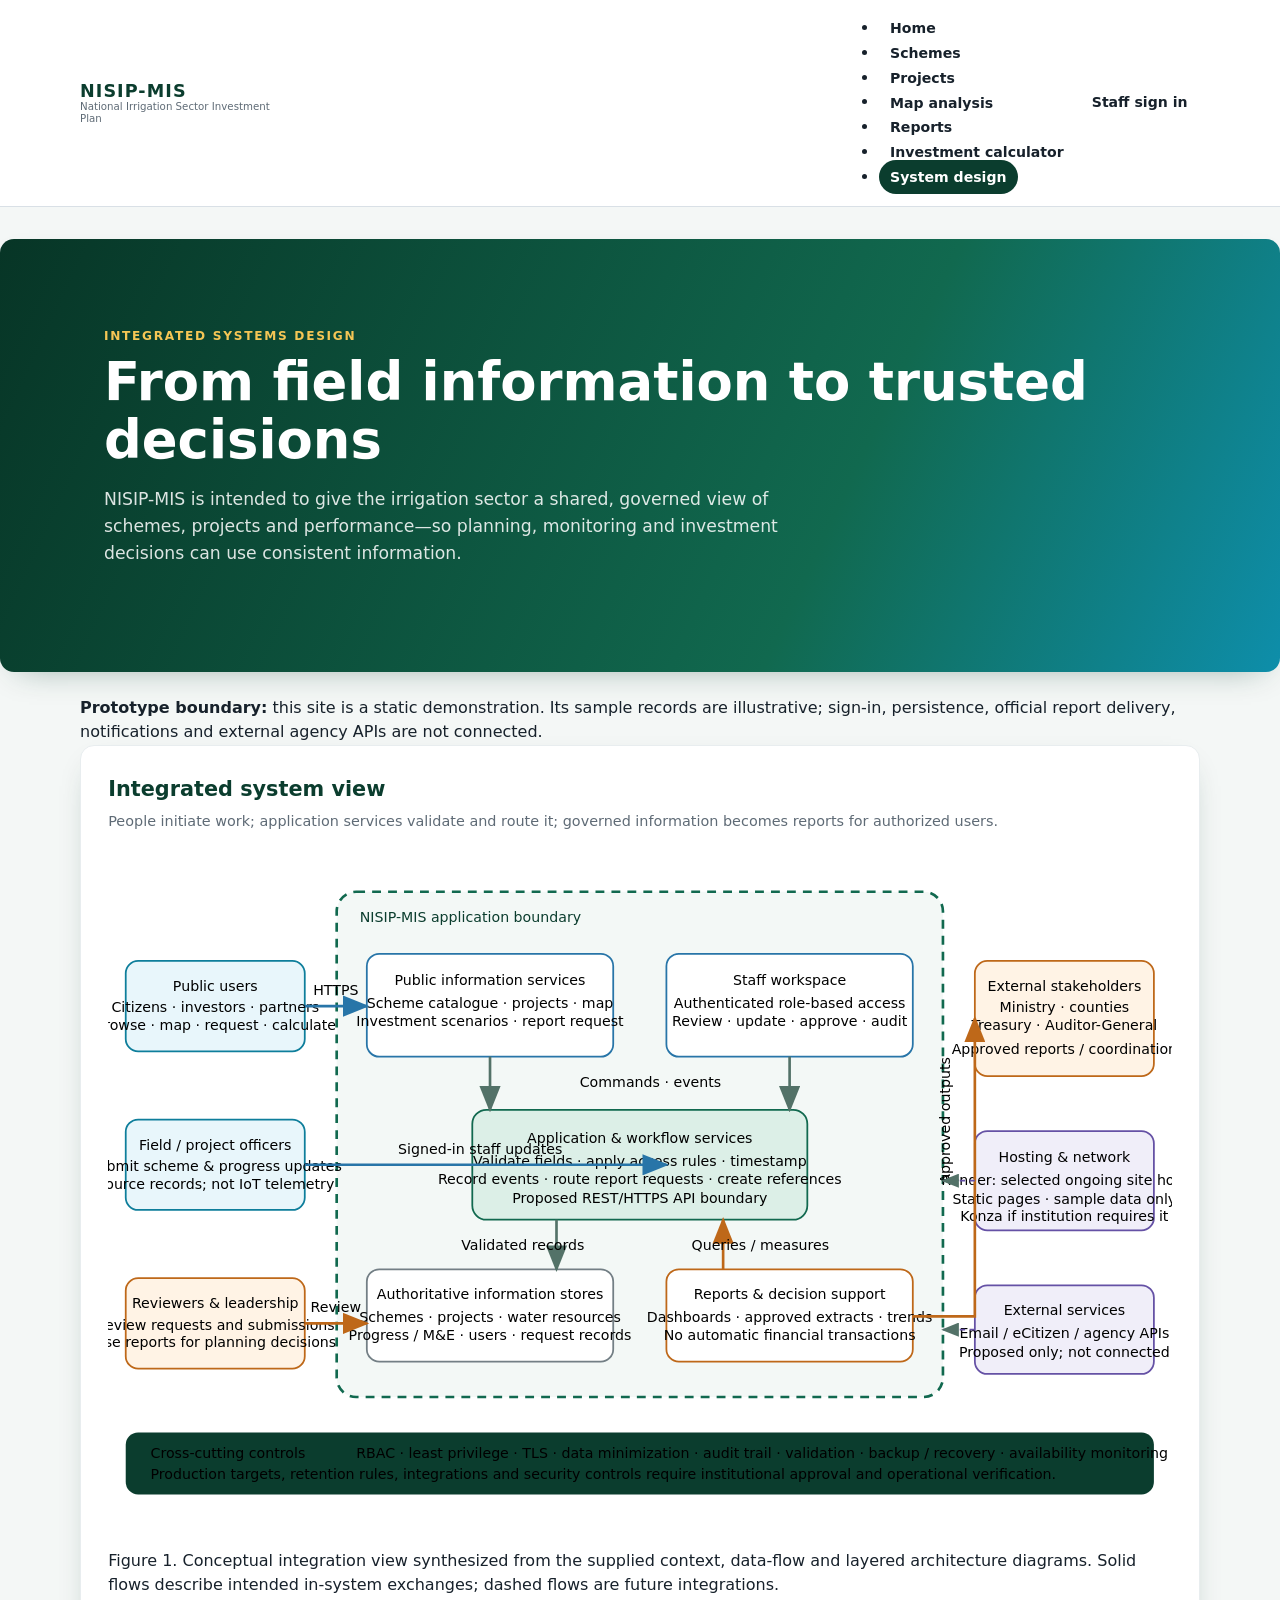
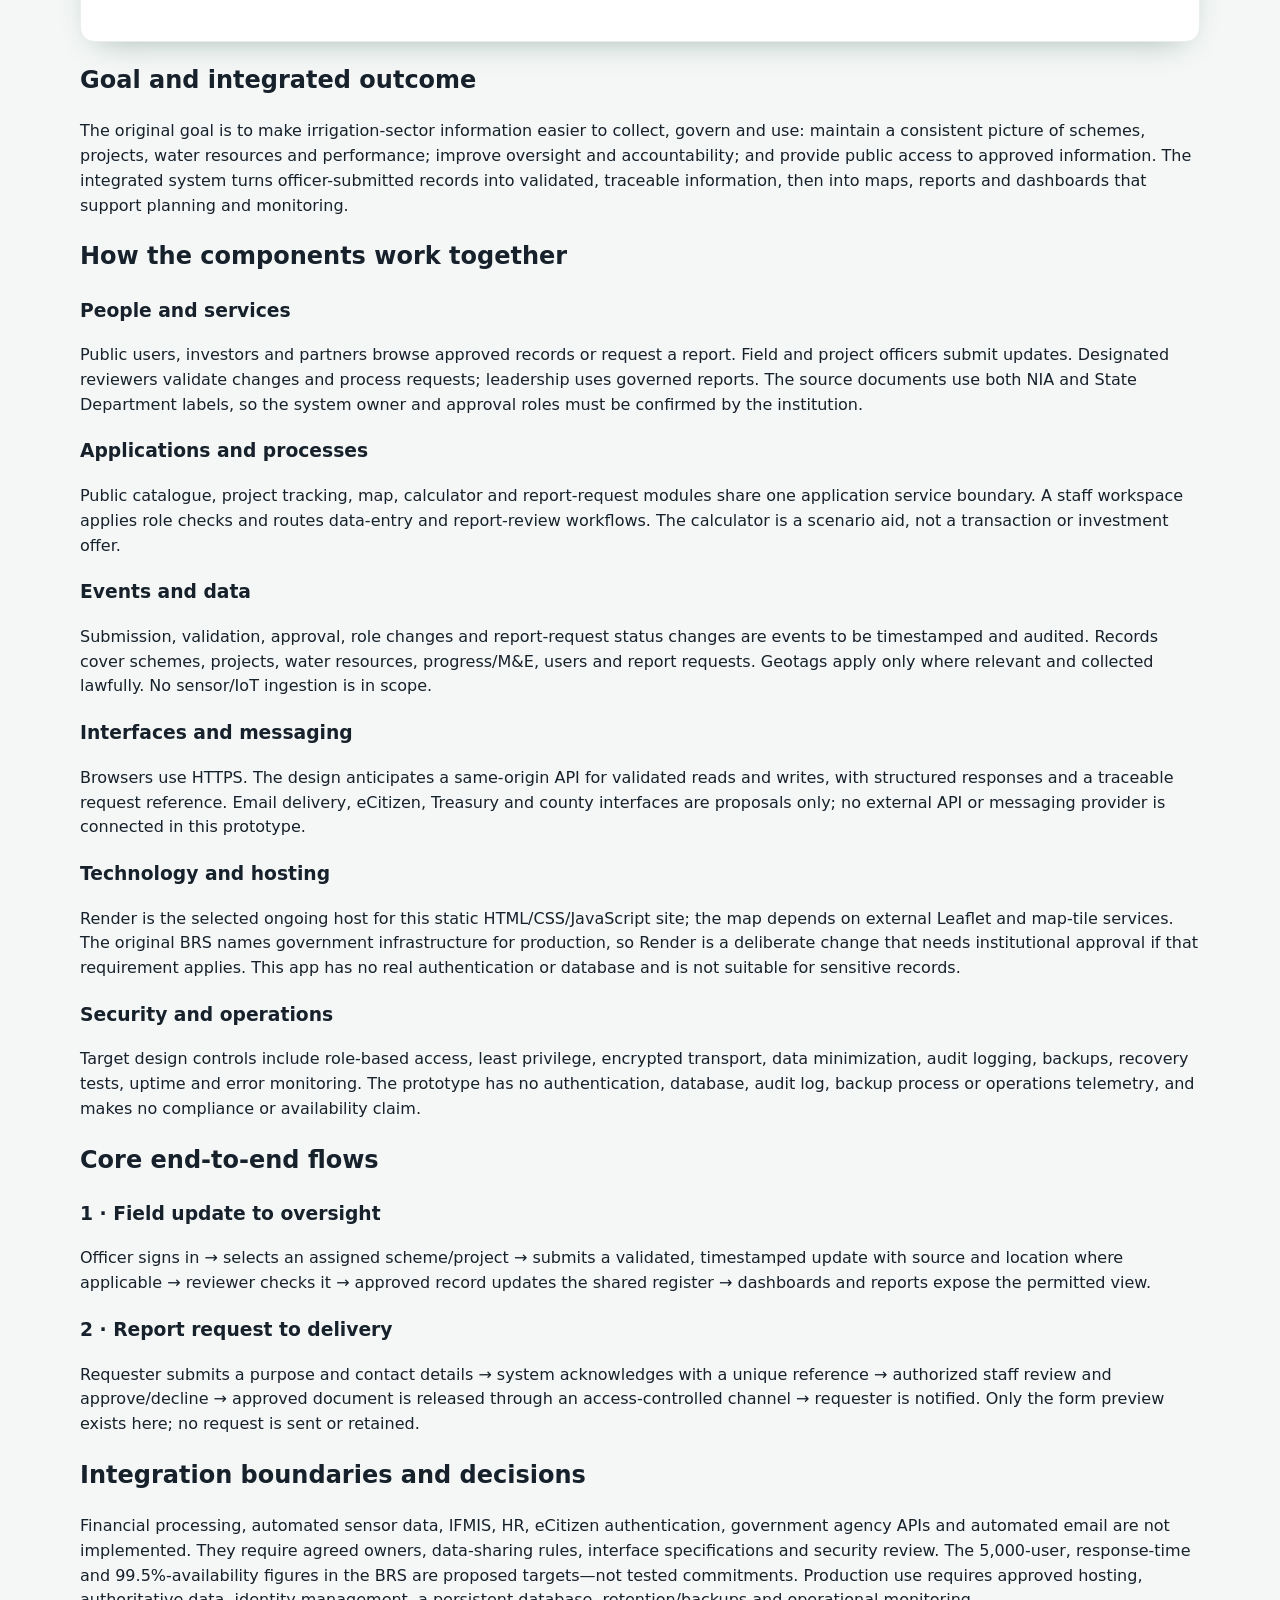
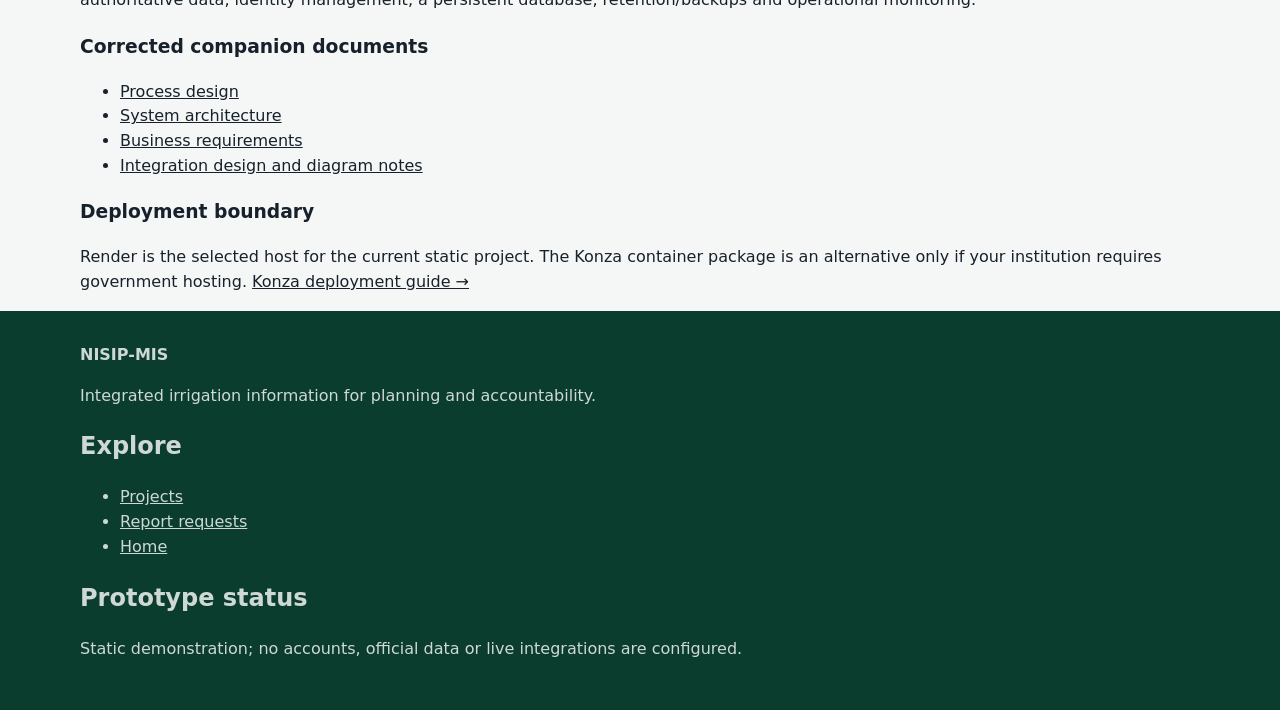
==== integrated-design.html @ ebfd8943 "Add files via upload" ====
<!DOCTYPE html>
<html lang="en">
<head>
  <meta charset="utf-8">
  <meta name="viewport" content="width=device-width, initial-scale=1">
  <title>Integrated system design | NISIP-MIS</title>
  <meta name="description" content="Integrated systems design for the National Irrigation Sector Investment Plan Management Information System.">
  <link rel="stylesheet" href="home.css">
  <link rel="stylesheet" href="pages.css">
</head>
<body>
  <a class="skip-link" href="#main">Skip to main content</a>
  <header class="site-header">
    <div class="container header-inner">
      <a class="brand" href="index.html" aria-label="NISIP-MIS home">
        <span class="brand-text"><strong>NISIP-MIS</strong><small>National Irrigation Sector Investment Plan</small></span>
      </a>
      <button class="menu-toggle" type="button" aria-expanded="false" aria-controls="nav-links">
        <span class="sr-only">Menu</span>
        <svg width="24" height="24" viewBox="0 0 24 24" fill="none" stroke="currentColor" stroke-width="2" aria-hidden="true"><path d="M4 7h16M4 12h16M4 17h16"/></svg>
      </button>
      <nav id="nav-links" class="nav" aria-label="Primary">
        <ul>
          <li><a href="index.html">Home</a></li>
          <li><a href="scheme.html">Schemes</a></li>
          <li><a href="projects.html">Projects</a></li>
          <li><a href="map-analysis.html">Map analysis</a></li>
          <li><a href="reports.html">Reports</a></li>
          <li><a href="investment-calculator.html">Investment calculator</a></li>
          <li><a href="integrated-design.html" aria-current="page">System design</a></li>
        </ul>
        <a class="btn btn-light" href="signin.html">Staff sign in</a>
      </nav>
    </div>
  </header>

  <section class="hero hero--sm design-hero">
    <div class="container">
      <p class="eyebrow">Integrated systems design</p>
      <h1>From field information to trusted decisions</h1>
      <p class="lead design-intro">NISIP-MIS is intended to give the irrigation sector a shared, governed view of schemes, projects and performance—so planning, monitoring and investment decisions can use consistent information.</p>
    </div>
  </section>

  <main id="main" class="container page">
    <div class="alert design-callout" role="note">
      <strong>Prototype boundary:</strong> this site is a static demonstration. Its sample records are illustrative; sign-in, persistence, official report delivery, notifications and external agency APIs are not connected.
    </div>

    <section class="panel diagram-panel" aria-labelledby="diagram-title">
      <div class="panel-head">
        <div>
          <h2 id="diagram-title">Integrated system view</h2>
          <p>People initiate work; application services validate and route it; governed information becomes reports for authorized users.</p>
        </div>
      </div>
      <div class="diagram-scroll" role="region" aria-label="Scrollable integrated system diagram" tabindex="0">
        <svg class="integration-diagram" viewBox="0 0 1200 760" role="img" aria-labelledby="svg-title svg-desc" xmlns="http://www.w3.org/2000/svg">
          <title id="svg-title">NISIP-MIS integrated systems design</title>
          <desc id="svg-desc">Public users and field officers use web interfaces. Application services validate entries and enforce access rules before updating scheme, project, water-resource and performance records. Reporting and analytics provide approved information to leadership and external stakeholders. Security, audit, backup and monitoring apply across the system.</desc>
          <defs>
            <marker id="arrow" markerWidth="10" markerHeight="8" refX="9" refY="4" orient="auto"><path d="M0,0 L10,4 L0,8 Z" fill="#537268"/></marker>
            <marker id="arrow-blue" markerWidth="10" markerHeight="8" refX="9" refY="4" orient="auto"><path d="M0,0 L10,4 L0,8 Z" fill="#2875a8"/></marker>
            <marker id="arrow-orange" markerWidth="10" markerHeight="8" refX="9" refY="4" orient="auto"><path d="M0,0 L10,4 L0,8 Z" fill="#be6819"/></marker>
          </defs>
          <rect x="258" y="46" width="684" height="570" rx="22" fill="#f3f8f6" stroke="#11694f" stroke-width="3" stroke-dasharray="10 8"/>
          <text x="284" y="80" class="node-title" fill="#0b3d2e">NISIP-MIS application boundary</text>

          <rect x="20" y="124" width="202" height="102" rx="14" fill="#e8f6fb" stroke="#0e7e9b" stroke-width="2"/>
          <text x="121" y="158" text-anchor="middle" class="node-title">Public users</text>
          <text x="121" y="182" text-anchor="middle" class="node-copy">Citizens · investors · partners</text>
          <text x="121" y="202" text-anchor="middle" class="node-copy">Browse · map · request · calculate</text>

          <rect x="20" y="303" width="202" height="102" rx="14" fill="#e8f6fb" stroke="#0e7e9b" stroke-width="2"/>
          <text x="121" y="337" text-anchor="middle" class="node-title">Field / project officers</text>
          <text x="121" y="361" text-anchor="middle" class="node-copy">Submit scheme &amp; progress updates</text>
          <text x="121" y="381" text-anchor="middle" class="node-copy">Source records; not IoT telemetry</text>

          <rect x="20" y="482" width="202" height="102" rx="14" fill="#fff3e5" stroke="#be6819" stroke-width="2"/>
          <text x="121" y="516" text-anchor="middle" class="node-title">Reviewers &amp; leadership</text>
          <text x="121" y="540" text-anchor="middle" class="node-copy">Review requests and submissions</text>
          <text x="121" y="560" text-anchor="middle" class="node-copy">Use reports for planning decisions</text>

          <rect x="292" y="116" width="278" height="116" rx="14" fill="#fff" stroke="#2875a8" stroke-width="2"/>
          <text x="431" y="151" text-anchor="middle" class="node-title">Public information services</text>
          <text x="431" y="177" text-anchor="middle" class="node-copy">Scheme catalogue · projects · map</text>
          <text x="431" y="198" text-anchor="middle" class="node-copy">Investment scenarios · report request</text>

          <rect x="630" y="116" width="278" height="116" rx="14" fill="#fff" stroke="#2875a8" stroke-width="2"/>
          <text x="769" y="151" text-anchor="middle" class="node-title">Staff workspace</text>
          <text x="769" y="177" text-anchor="middle" class="node-copy">Authenticated role-based access</text>
          <text x="769" y="198" text-anchor="middle" class="node-copy">Review · update · approve · audit</text>

          <rect x="411" y="292" width="378" height="124" rx="16" fill="#dcefe7" stroke="#11694f" stroke-width="2"/>
          <text x="600" y="329" text-anchor="middle" class="node-title">Application &amp; workflow services</text>
          <text x="600" y="355" text-anchor="middle" class="node-copy">Validate fields · apply access rules · timestamp</text>
          <text x="600" y="376" text-anchor="middle" class="node-copy">Record events · route report requests · create references</text>
          <text x="600" y="397" text-anchor="middle" class="node-copy">Proposed REST/HTTPS API boundary</text>

          <rect x="292" y="472" width="278" height="104" rx="14" fill="#fff" stroke="#737f85" stroke-width="2"/>
          <text x="431" y="505" text-anchor="middle" class="node-title">Authoritative information stores</text>
          <text x="431" y="531" text-anchor="middle" class="node-copy">Schemes · projects · water resources</text>
          <text x="431" y="552" text-anchor="middle" class="node-copy">Progress / M&amp;E · users · request records</text>

          <rect x="630" y="472" width="278" height="104" rx="14" fill="#fff" stroke="#be6819" stroke-width="2"/>
          <text x="769" y="505" text-anchor="middle" class="node-title">Reports &amp; decision support</text>
          <text x="769" y="531" text-anchor="middle" class="node-copy">Dashboards · approved extracts · trends</text>
          <text x="769" y="552" text-anchor="middle" class="node-copy">No automatic financial transactions</text>

          <rect x="978" y="124" width="202" height="130" rx="14" fill="#fff3e5" stroke="#be6819" stroke-width="2"/>
          <text x="1079" y="158" text-anchor="middle" class="node-title">External stakeholders</text>
          <text x="1079" y="182" text-anchor="middle" class="node-copy">Ministry · counties</text>
          <text x="1079" y="202" text-anchor="middle" class="node-copy">Treasury · Auditor-General</text>
          <text x="1079" y="229" text-anchor="middle" class="node-copy">Approved reports / coordination</text>

          <rect x="978" y="316" width="202" height="112" rx="14" fill="#f0eef9" stroke="#6551a5" stroke-width="2"/>
          <text x="1079" y="351" text-anchor="middle" class="node-title">Hosting &amp; network</text>
          <text x="1079" y="377" text-anchor="middle" class="node-copy">Render: selected ongoing site host</text>
          <text x="1079" y="398" text-anchor="middle" class="node-copy">Static pages · sample data only</text>
          <text x="1079" y="417" text-anchor="middle" class="node-copy">Konza if institution requires it</text>

          <rect x="978" y="490" width="202" height="100" rx="14" fill="#f0eef9" stroke="#6551a5" stroke-width="2"/>
          <text x="1079" y="524" text-anchor="middle" class="node-title">External services</text>
          <text x="1079" y="550" text-anchor="middle" class="node-copy">Email / eCitizen / agency APIs</text>
          <text x="1079" y="571" text-anchor="middle" class="node-copy">Proposed only; not connected</text>

          <path d="M222 175 H292" fill="none" stroke="#2875a8" stroke-width="3" marker-end="url(#arrow-blue)"/>
          <text x="257" y="162" text-anchor="middle" class="flow-label">HTTPS</text>
          <path d="M222 354 H630" fill="none" stroke="#2875a8" stroke-width="3" marker-end="url(#arrow-blue)"/>
          <text x="420" y="342" text-anchor="middle" class="flow-label">Signed-in staff updates</text>
          <path d="M431 232 V292" fill="none" stroke="#537268" stroke-width="3" marker-end="url(#arrow)"/>
          <path d="M769 232 V292" fill="none" stroke="#537268" stroke-width="3" marker-end="url(#arrow)"/>
          <text x="612" y="266" text-anchor="middle" class="flow-label">Commands · events</text>
          <path d="M506 416 V472" fill="none" stroke="#537268" stroke-width="3" marker-end="url(#arrow)"/>
          <text x="468" y="450" text-anchor="middle" class="flow-label">Validated records</text>
          <path d="M694 472 V416" fill="none" stroke="#be6819" stroke-width="3" marker-end="url(#arrow-orange)"/>
          <text x="736" y="450" text-anchor="middle" class="flow-label">Queries / measures</text>
          <path d="M908 525 H978 V189" fill="none" stroke="#be6819" stroke-width="3" marker-end="url(#arrow-orange)"/>
          <text x="950" y="304" text-anchor="middle" class="flow-label" transform="rotate(-90 950 304)">Approved outputs</text>
          <path d="M222 533 H292" fill="none" stroke="#be6819" stroke-width="3" marker-end="url(#arrow-orange)"/>
          <text x="257" y="520" text-anchor="middle" class="flow-label">Review</text>
          <path d="M978 372 H942" fill="none" stroke="#6551a5" stroke-width="2" stroke-dasharray="6 5" marker-end="url(#arrow)"/>
          <path d="M978 540 H942" fill="none" stroke="#6551a5" stroke-width="2" stroke-dasharray="6 5" marker-end="url(#arrow)"/>

          <rect x="20" y="656" width="1160" height="70" rx="14" fill="#0b3d2e"/>
          <text x="48" y="685" class="layer-title">Cross-cutting controls</text>
          <text x="280" y="685" class="control-copy">RBAC · least privilege · TLS · data minimization · audit trail · validation · backup / recovery · availability monitoring</text>
          <text x="48" y="708" class="control-note">Production targets, retention rules, integrations and security controls require institutional approval and operational verification.</text>
        </svg>
      </div>
      <p class="diagram-caption">Figure 1. Conceptual integration view synthesized from the supplied context, data-flow and layered architecture diagrams. Solid flows describe intended in-system exchanges; dashed flows are future integrations.</p>
    </section>

    <section class="design-section" aria-labelledby="purpose-title">
      <h2 id="purpose-title">Goal and integrated outcome</h2>
      <p>The original goal is to make irrigation-sector information easier to collect, govern and use: maintain a consistent picture of schemes, projects, water resources and performance; improve oversight and accountability; and provide public access to approved information. The integrated system turns officer-submitted records into validated, traceable information, then into maps, reports and dashboards that support planning and monitoring.</p>
    </section>

    <section class="design-section" aria-labelledby="components-title">
      <h2 id="components-title">How the components work together</h2>
      <div class="design-grid">
        <article class="design-card"><h3>People and services</h3><p>Public users, investors and partners browse approved records or request a report. Field and project officers submit updates. Designated reviewers validate changes and process requests; leadership uses governed reports. The source documents use both NIA and State Department labels, so the system owner and approval roles must be confirmed by the institution.</p></article>
        <article class="design-card"><h3>Applications and processes</h3><p>Public catalogue, project tracking, map, calculator and report-request modules share one application service boundary. A staff workspace applies role checks and routes data-entry and report-review workflows. The calculator is a scenario aid, not a transaction or investment offer.</p></article>
        <article class="design-card"><h3>Events and data</h3><p>Submission, validation, approval, role changes and report-request status changes are events to be timestamped and audited. Records cover schemes, projects, water resources, progress/M&amp;E, users and report requests. Geotags apply only where relevant and collected lawfully. No sensor/IoT ingestion is in scope.</p></article>
        <article class="design-card"><h3>Interfaces and messaging</h3><p>Browsers use HTTPS. The design anticipates a same-origin API for validated reads and writes, with structured responses and a traceable request reference. Email delivery, eCitizen, Treasury and county interfaces are proposals only; no external API or messaging provider is connected in this prototype.</p></article>
        <article class="design-card"><h3>Technology and hosting</h3><p>Render is the selected ongoing host for this static HTML/CSS/JavaScript site; the map depends on external Leaflet and map-tile services. The original BRS names government infrastructure for production, so Render is a deliberate change that needs institutional approval if that requirement applies. This app has no real authentication or database and is not suitable for sensitive records.</p></article>
        <article class="design-card"><h3>Security and operations</h3><p>Target design controls include role-based access, least privilege, encrypted transport, data minimization, audit logging, backups, recovery tests, uptime and error monitoring. The prototype has no authentication, database, audit log, backup process or operations telemetry, and makes no compliance or availability claim.</p></article>
      </div>
    </section>

    <section class="design-section" aria-labelledby="workflow-title">
      <h2 id="workflow-title">Core end-to-end flows</h2>
      <div class="design-grid">
        <article class="design-card"><h3>1 · Field update to oversight</h3><p>Officer signs in → selects an assigned scheme/project → submits a validated, timestamped update with source and location where applicable → reviewer checks it → approved record updates the shared register → dashboards and reports expose the permitted view.</p></article>
        <article class="design-card"><h3>2 · Report request to delivery</h3><p>Requester submits a purpose and contact details → system acknowledges with a unique reference → authorized staff review and approve/decline → approved document is released through an access-controlled channel → requester is notified. Only the form preview exists here; no request is sent or retained.</p></article>
      </div>
    </section>

    <section class="design-section" aria-labelledby="limits-title">
      <h2 id="limits-title">Integration boundaries and decisions</h2>
      <p>Financial processing, automated sensor data, IFMIS, HR, eCitizen authentication, government agency APIs and automated email are not implemented. They require agreed owners, data-sharing rules, interface specifications and security review. The 5,000-user, response-time and 99.5%-availability figures in the BRS are proposed targets—not tested commitments. Production use requires approved hosting, authoritative data, identity management, a persistent database, retention/backups and operational monitoring.</p>
      <div class="design-grid">
        <article class="design-card"><h3>Corrected companion documents</h3><ul><li><a href="docs/PROCESS-DESIGN.md">Process design</a></li><li><a href="docs/SYSTEM-ARCHITECTURE.md">System architecture</a></li><li><a href="docs/BUSINESS-REQUIREMENTS.md">Business requirements</a></li><li><a href="docs/INTEGRATION-DESIGN.md">Integration design and diagram notes</a></li></ul></article>
        <article class="design-card"><h3>Deployment boundary</h3><p>Render is the selected host for the current static project. The Konza container package is an alternative only if your institution requires government hosting. <a class="design-link" href="docs/KONZA-DEPLOYMENT.md">Konza deployment guide →</a></p></article>
      </div>
    </section>
  </main>
  <footer class="site-footer">
    <div class="container footer-grid">
      <div><div class="footer-brand"><strong>NISIP-MIS</strong></div><p class="tagline">Integrated irrigation information for planning and accountability.</p></div>
      <nav aria-label="Useful links"><h2>Explore</h2><ul><li><a href="projects.html">Projects</a></li><li><a href="reports.html">Report requests</a></li><li><a href="index.html">Home</a></li></ul></nav>
      <div><h2>Prototype status</h2><p>Static demonstration; no accounts, official data or live integrations are configured.</p></div>
    </div>
  </footer>
  <script src="script.js"></script>
</body>
</html>
---- home.css ----
/* Shared layout, accessible controls and responsive styling. */
:root{--green-900:#0b3d2e;--green-700:#11694f;--green-600:#158060;--water:#0e8eaa;--sun:#f5b942;--ink:#17212b;--muted:#5f6b76;--border:#d9e0e6;--bg:#f4f7f6;--white:#fff;--danger:#a52218;--radius:14px;--shadow:0 12px 32px -18px rgba(11,61,46,.45);font-family:Inter,system-ui,-apple-system,"Segoe UI",sans-serif;color:var(--ink);background:var(--bg);font-synthesis:none;text-rendering:optimizeLegibility}
*{box-sizing:border-box}body{margin:0;min-height:100vh;display:flex;flex-direction:column;line-height:1.55}a{color:inherit}button,input,select,textarea{font:inherit}.container{width:min(1120px,calc(100% - 2rem));margin-inline:auto}.skip-link{position:absolute;z-index:100;left:-10000px;top:1rem;background:var(--sun);padding:.75rem 1rem}.skip-link:focus{left:1rem}[hidden]{display:none!important}.site-header{position:sticky;top:0;z-index:10;background:rgba(255,255,255,.96);backdrop-filter:blur(10px);border-bottom:1px solid var(--border)}.header-inner{min-height:76px;display:flex;align-items:center;justify-content:space-between;gap:1.5rem}.brand{display:flex;align-items:center;gap:.7rem;text-decoration:none;flex:none}.brand-mark{display:grid;place-items:center;width:42px;height:42px;border-radius:50% 50% 50% 8px;transform:rotate(-45deg);background:var(--green-900);color:#fff;font-size:1.35rem;font-weight:800}.brand-mark::first-letter{transform:rotate(45deg)}.brand-text{display:flex;flex-direction:column;line-height:1.15}.brand-text strong{font-size:1.1rem;letter-spacing:.06em;color:var(--green-900)}.brand-text small{font-size:.64rem;color:var(--muted);max-width:210px}.nav{display:flex;align-items:center;gap:.25rem}.nav a{padding:.55rem .72rem;border-radius:999px;text-decoration:none;font-size:.88rem;font-weight:600;white-space:nowrap}.nav a:hover,.nav a[aria-current=page]{background:var(--green-900);color:white}.menu-toggle{display:none;border:1px solid var(--border);background:#fff;border-radius:9px;padding:.65rem;cursor:pointer}.menu-toggle span{display:block;width:21px;height:2px;background:var(--ink);margin:4px}.hero{padding:clamp(2.5rem,7vw,5.5rem);margin:2rem 0 1.5rem;border-radius:var(--radius);background:linear-gradient(115deg,#073526,#11694f 65%,#0e8eaa);color:white;box-shadow:var(--shadow)}.eyebrow{text-transform:uppercase;letter-spacing:.14em;font-size:.76rem;font-weight:700;color:#f5c655;margin:0 0 .45rem}.hero h1,.page-heading h1{font-size:clamp(2rem,5vw,3.3rem);line-height:1.1;margin:.25rem 0 .8rem}.lead{max-width:62ch;color:rgba(255,255,255,.86);font-size:1.08rem}.hero-actions{display:flex;flex-wrap:wrap;gap:.75rem;margin-top:1.5rem}.btn{display:inline-flex;justify-content:center;align-items:center;min-height:44px;padding:.7rem 1.1rem;border:1px solid transparent;border-radius:999px;font-weight:700;text-decoration:none;cursor:pointer}.btn-primary{background:var(--sun);color:#18221c}.btn-primary:hover{background:#ffcf62}.btn-outline{border-color:rgba(255,255,255,.7);color:white}.btn-outline:hover{background:#fff;color:var(--green-900)}.btn-secondary{background:var(--bg);border-color:var(--border)}.btn:focus-visible,.nav a:focus-visible,button:focus-visible,a:focus-visible,input:focus-visible,select:focus-visible,textarea:focus-visible,summary:focus-visible{outline:3px solid #0e8eaa;outline-offset:3px}.panel{background:var(--white);border:1px solid #e8edef;border-radius:var(--radius);padding:clamp(1rem,3vw,1.7rem);box-shadow:var(--shadow)}.panel h2{color:var(--green-900);margin:0;font-size:1.3rem}.panel-head{display:flex;justify-content:space-between;align-items:end;margin-bottom:1.2rem}.panel-head p,.panel-sub{margin:.25rem 0 0;color:var(--muted);font-size:.9rem}.notice{padding:.85rem 1rem;margin:1rem 0;background:#fff8e6;border:1px solid #f3dfa8;border-radius:10px;color:#604a14;font-size:.9rem}.stats{display:grid;grid-template-columns:repeat(4,1fr);gap:1rem}.stat{padding:.6rem 1rem;border-left:3px solid var(--water)}.stat:nth-child(2){border-color:var(--green-600)}.stat:nth-child(3){border-color:var(--sun)}.stat:nth-child(4){border-color:var(--green-900)}.stat strong{display:block;font-size:clamp(1.45rem,3vw,2rem);line-height:1.2;color:var(--green-900)}.stat span{font-size:.86rem;color:var(--muted)}.section{margin:2rem 0}.section>h2{font-size:1.35rem;color:var(--green-900);margin:0 0 1rem}.feature-grid{display:grid;grid-template-columns:repeat(4,1fr);gap:1rem}.feature{display:flex;flex-direction:column;gap:.55rem;padding:1.25rem;background:#fff;border:1px solid var(--border);border-radius:var(--radius);text-decoration:none;transition:transform .15s,box-shadow .15s}.feature:hover{transform:translateY(-3px);box-shadow:var(--shadow);border-color:var(--water)}.feature-icon{color:var(--water);font-size:1.6rem}.feature h3{margin:0;color:var(--green-900)}.feature p{margin:0;color:var(--muted);font-size:.9rem;flex:1}.more{color:var(--green-700);font-weight:700;font-size:.85rem}.page-heading{padding:2.5rem 0 1.5rem}.page-heading h1{color:var(--green-900)}.page-heading>p:last-child{color:var(--muted);max-width:70ch;margin:0}.toolbar{display:flex;align-items:end;gap:.8rem;flex-wrap:wrap;margin-bottom:1rem}.toolbar label,.calc-form label,.report-form label{display:flex;flex-direction:column;gap:.35rem;font-size:.83rem;font-weight:700;min-width:145px}.toolbar .search-label{flex:1;min-width:220px}input,select,textarea{width:100%;padding:.68rem .78rem;border:1px solid #bdc9ce;border-radius:9px;background:#fff;color:var(--ink)}input:hover,select:hover,textarea:hover{border-color:var(--green-600)}.result-count{font-size:.88rem;color:var(--muted);margin:.75rem 0}.card-grid{display:grid;grid-template-columns:repeat(auto-fill,minmax(245px,1fr));gap:1rem}.card-item{border:1px solid var(--border);border-radius:11px;padding:1.15rem;display:flex;flex-direction:column;gap:.55rem}.card-item h3{color:var(--green-900);font-size:1.03rem;margin:0}.card-item p{margin:0;color:var(--muted);font-size:.88rem}.card-item dl{display:grid;grid-template-columns:repeat(3,1fr);gap:.5rem;padding-top:.7rem;border-top:1px dashed var(--border);margin:auto 0 0}.card-item dt{font-size:.68rem;text-transform:uppercase;color:var(--muted)}.card-item dd{margin:0;font-weight:700;font-size:.85rem}.badge{display:inline-flex;align-self:flex-start;border-radius:999px;padding:.18rem .55rem;font-size:.72rem;font-weight:700;background:#e8eff2;color:#34434c}.badge--operational{background:#dcf5e9;color:#0b6b3e}.badge--construction{background:#fff0cc;color:#805400}.badge--planned{background:#dff1fb;color:#0a5c85}.badge--rehabilitation{background:#ece6fb;color:#54379a}.table-wrap{overflow-x:auto;border:1px solid var(--border);border-radius:10px}table{width:100%;border-collapse:collapse;min-width:760px;font-size:.87rem}th,td{text-align:left;padding:.75rem .85rem;border-bottom:1px solid #e6ecef}th{background:#f5f8f7;text-transform:uppercase;font-size:.7rem;letter-spacing:.05em;color:var(--muted)}td small{display:block;color:var(--muted)}.num{text-align:right;white-space:nowrap}.progress{min-width:115px;display:flex;align-items:center;gap:.5rem}.bar{height:8px;flex:1;border-radius:9px;background:#e6ecef;overflow:hidden}.bar i{display:block;height:100%;background:var(--green-600);border-radius:inherit}.map-layout{display:grid;grid-template-columns:minmax(0,1.4fr) minmax(240px,.8fr);gap:1.2rem;align-items:start}.map-box{background:#eaf4f8;border-radius:12px;overflow:hidden}.map-box svg{width:100%;display:block}.kenya-shape{fill:#dcebdd;stroke:#82a58d;stroke-width:3;stroke-linejoin:round}.map-point{fill:var(--green-700);stroke:white;stroke-width:3}.map-point.project{fill:#e2a72d}.map-caption{padding:.5rem 1rem;margin:0;background:#fff;color:var(--muted);font-size:.78rem}.place-list{list-style:none;padding:0;margin:0;max-height:490px;overflow:auto;border:1px solid var(--border);border-radius:10px}.place-list li{padding:.7rem .85rem;border-bottom:1px solid var(--border);font-size:.87rem}.place-list li:last-child{border:0}.place-list small{display:block;color:var(--muted)}.calc-layout{display:grid;grid-template-columns:minmax(270px,360px) minmax(0,1fr);gap:1.2rem;align-items:start}.calc-form{display:grid;grid-template-columns:1fr 1fr;gap:1rem;margin-top:1rem}.calc-form label{min-width:0}.calc-form label:first-child,.calc-form label:nth-child(3),.calc-form label:nth-child(4),.calc-form label:nth-child(5),.calc-form label:nth-child(9){grid-column:1/-1}.calc-form output{color:var(--green-700);font-weight:700}.calc-form input[type=range]{padding:0;accent-color:var(--green-700)}.kpis{display:grid;grid-template-columns:repeat(3,1fr);gap:.75rem;margin-top:1rem}.kpi{padding:.85rem;border:1px solid var(--border);border-radius:10px;background:var(--bg);min-width:0}.kpi span,.kpi small{display:block;color:var(--muted);font-size:.7rem}.kpi span{text-transform:uppercase;letter-spacing:.04em}.kpi strong{display:block;color:var(--green-900);font-size:clamp(.95rem,2vw,1.3rem);overflow-wrap:anywhere}.verdict{padding:.75rem 1rem;border-radius:9px;background:#eef6f2;color:var(--green-900)}.chart-wrap{margin-top:1rem}.chart-wrap h3{font-size:1rem;color:var(--green-900)}#cash-chart{width:100%;height:auto}.chart-grid{stroke:#dbe4e6;stroke-width:1}.chart-zero{stroke:#718087;stroke-dasharray:4 4}.chart-line{fill:none;stroke:var(--green-600);stroke-width:3}.chart-label{fill:var(--muted);font-size:11px}details{margin-top:1rem;border:1px solid var(--border);border-radius:9px;padding:.75rem}summary{font-weight:700;color:var(--green-900);cursor:pointer}details ul{font-size:.85rem;color:var(--muted)}.form-panel{max-width:760px;margin:0 auto}.report-form{display:grid;grid-template-columns:1fr 1fr;gap:1rem}.full-field{grid-column:1/-1}.report-form small{align-self:flex-end;color:var(--muted)}.confirmation{text-align:center;padding:2rem}.success-mark{display:grid;place-items:center;margin:auto;width:58px;height:58px;border-radius:50%;background:#dcf5e9;color:var(--green-700);font-size:2rem}.site-footer{margin-top:auto;background:var(--green-900);color:rgba(255,255,255,.8);padding:2rem 0}.footer-inner{display:flex;align-items:center;justify-content:space-between;gap:1.5rem;flex-wrap:wrap}.footer-inner p{font-size:.82rem}.brand-footer .brand-mark{background:white;color:var(--green-900)}.brand-footer .brand-text strong{color:white}.brand-footer .brand-text small{color:rgba(255,255,255,.7)}
@media(max-width:980px){.nav{gap:0}.nav a{padding:.5rem;font-size:.8rem}.feature-grid{grid-template-columns:repeat(2,1fr)}.calc-layout{grid-template-columns:1fr}.calc-form{grid-template-columns:repeat(2,1fr)}}
@media(max-width:760px){.header-inner{min-height:66px}.menu-toggle{display:block}.nav{display:none;position:absolute;left:0;right:0;top:100%;padding:.65rem 1rem 1rem;background:white;border-bottom:1px solid var(--border);box-shadow:var(--shadow);align-items:stretch;flex-direction:column}.nav.open{display:flex}.nav a{padding:.7rem;border-radius:8px;font-size:.95rem}.stats{grid-template-columns:repeat(2,1fr)}.map-layout{grid-template-columns:1fr}.map-box svg{max-height:420px}.place-list{max-height:280px}}
@media(max-width:520px){.container{width:min(100% - 1.2rem,1120px)}.hero{padding:2rem 1.3rem;margin-top:1rem}.feature-grid{grid-template-columns:1fr}.calc-form,.report-form{grid-template-columns:1fr}.calc-form label,.calc-form label:first-child,.calc-form label:nth-child(3),.calc-form label:nth-child(4),.calc-form label:nth-child(5),.calc-form label:nth-child(9){grid-column:1}.kpis{grid-template-columns:repeat(2,1fr)}.footer-inner{align-items:flex-start;flex-direction:column}.panel{padding:1rem}.stats{gap:.65rem}.stat{padding:.5rem}}
@media(prefers-reduced-motion:reduce){*,*::before,*::after{scroll-behavior:auto!important;transition:none!important}}
---- pages.css ----
/* Page-specific affordances; kept separate so shared layout stays compact. */
html{scroll-behavior:smooth}main{flex:1}.view{padding-bottom:2.5rem}.view:not([hidden]){animation:appear .18s ease-out}@keyframes appear{from{opacity:.7;transform:translateY(3px)}to{opacity:1;transform:none}}.empty{padding:1.5rem;text-align:center;color:var(--muted);border:1px dashed var(--border);border-radius:10px}.page-heading .eyebrow{color:var(--green-600)}
@media(prefers-reduced-motion:reduce){html{scroll-behavior:auto}.view:not([hidden]){animation:none}}
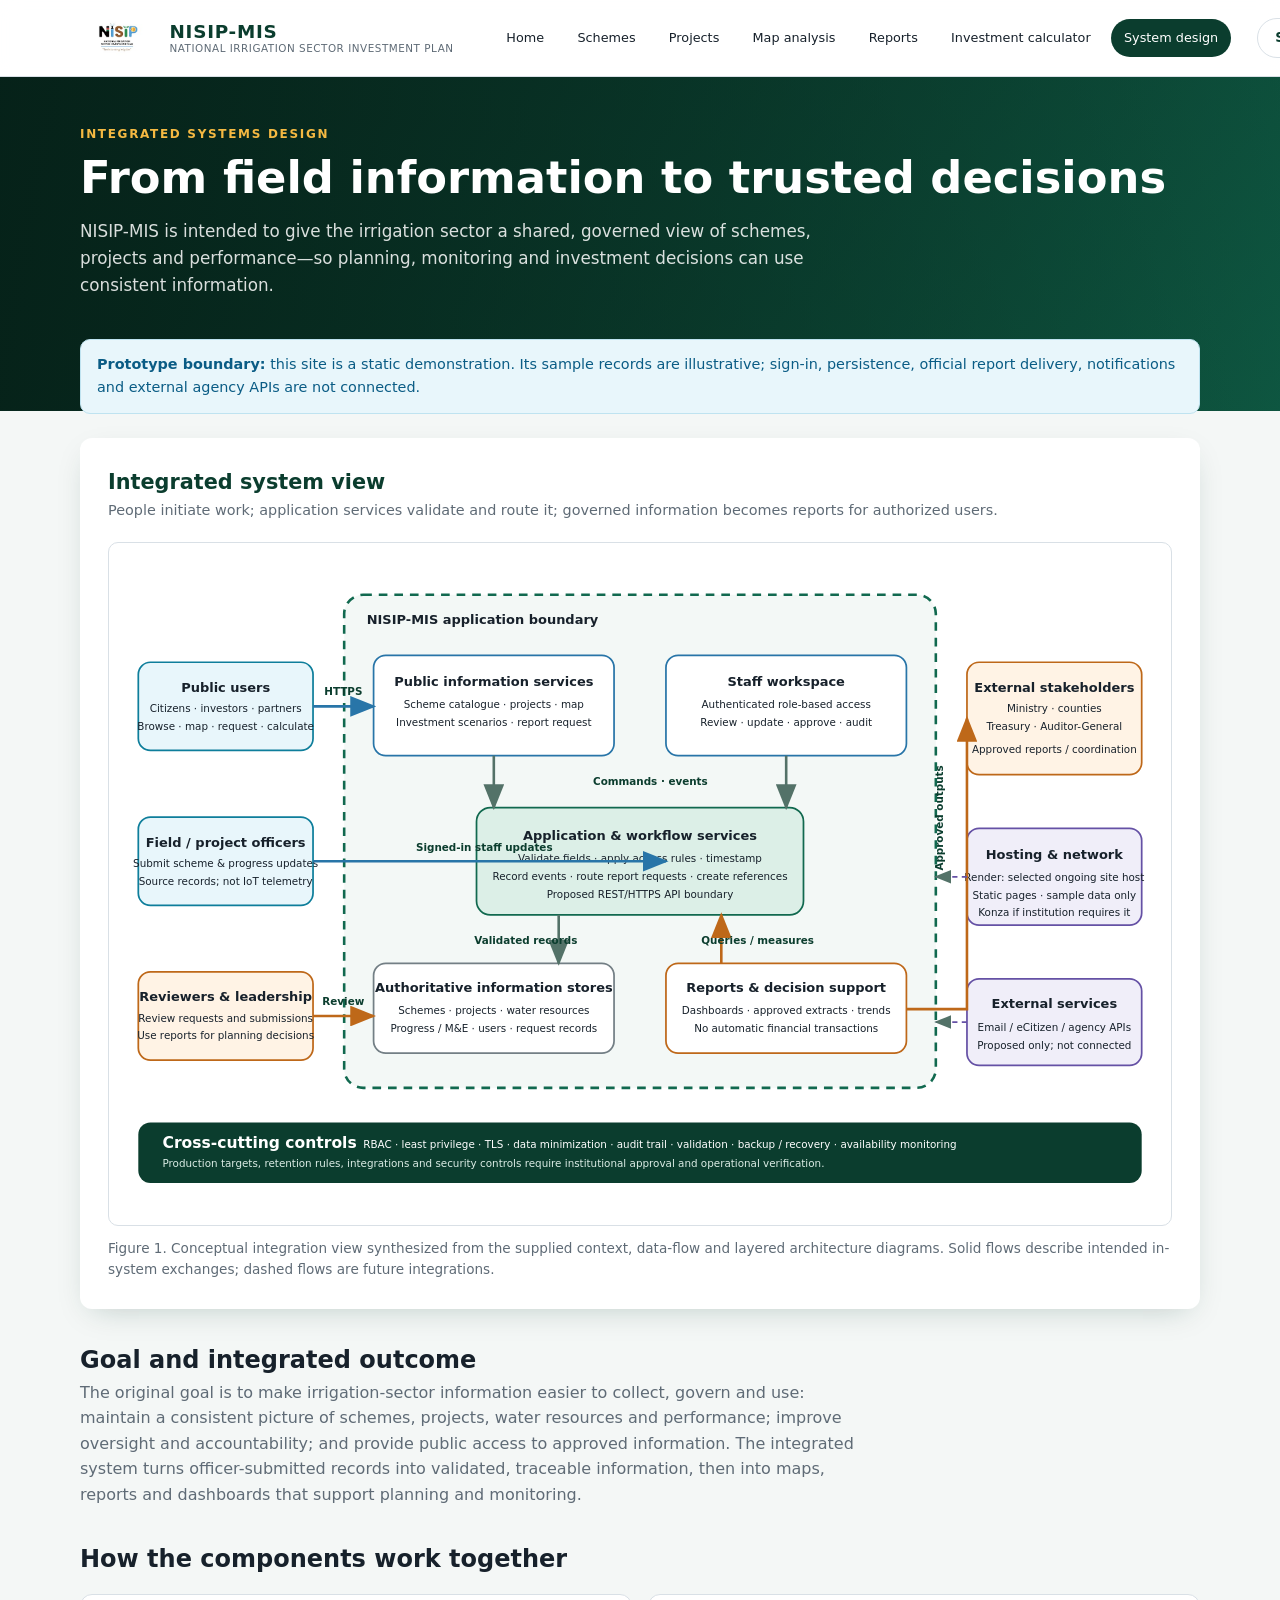
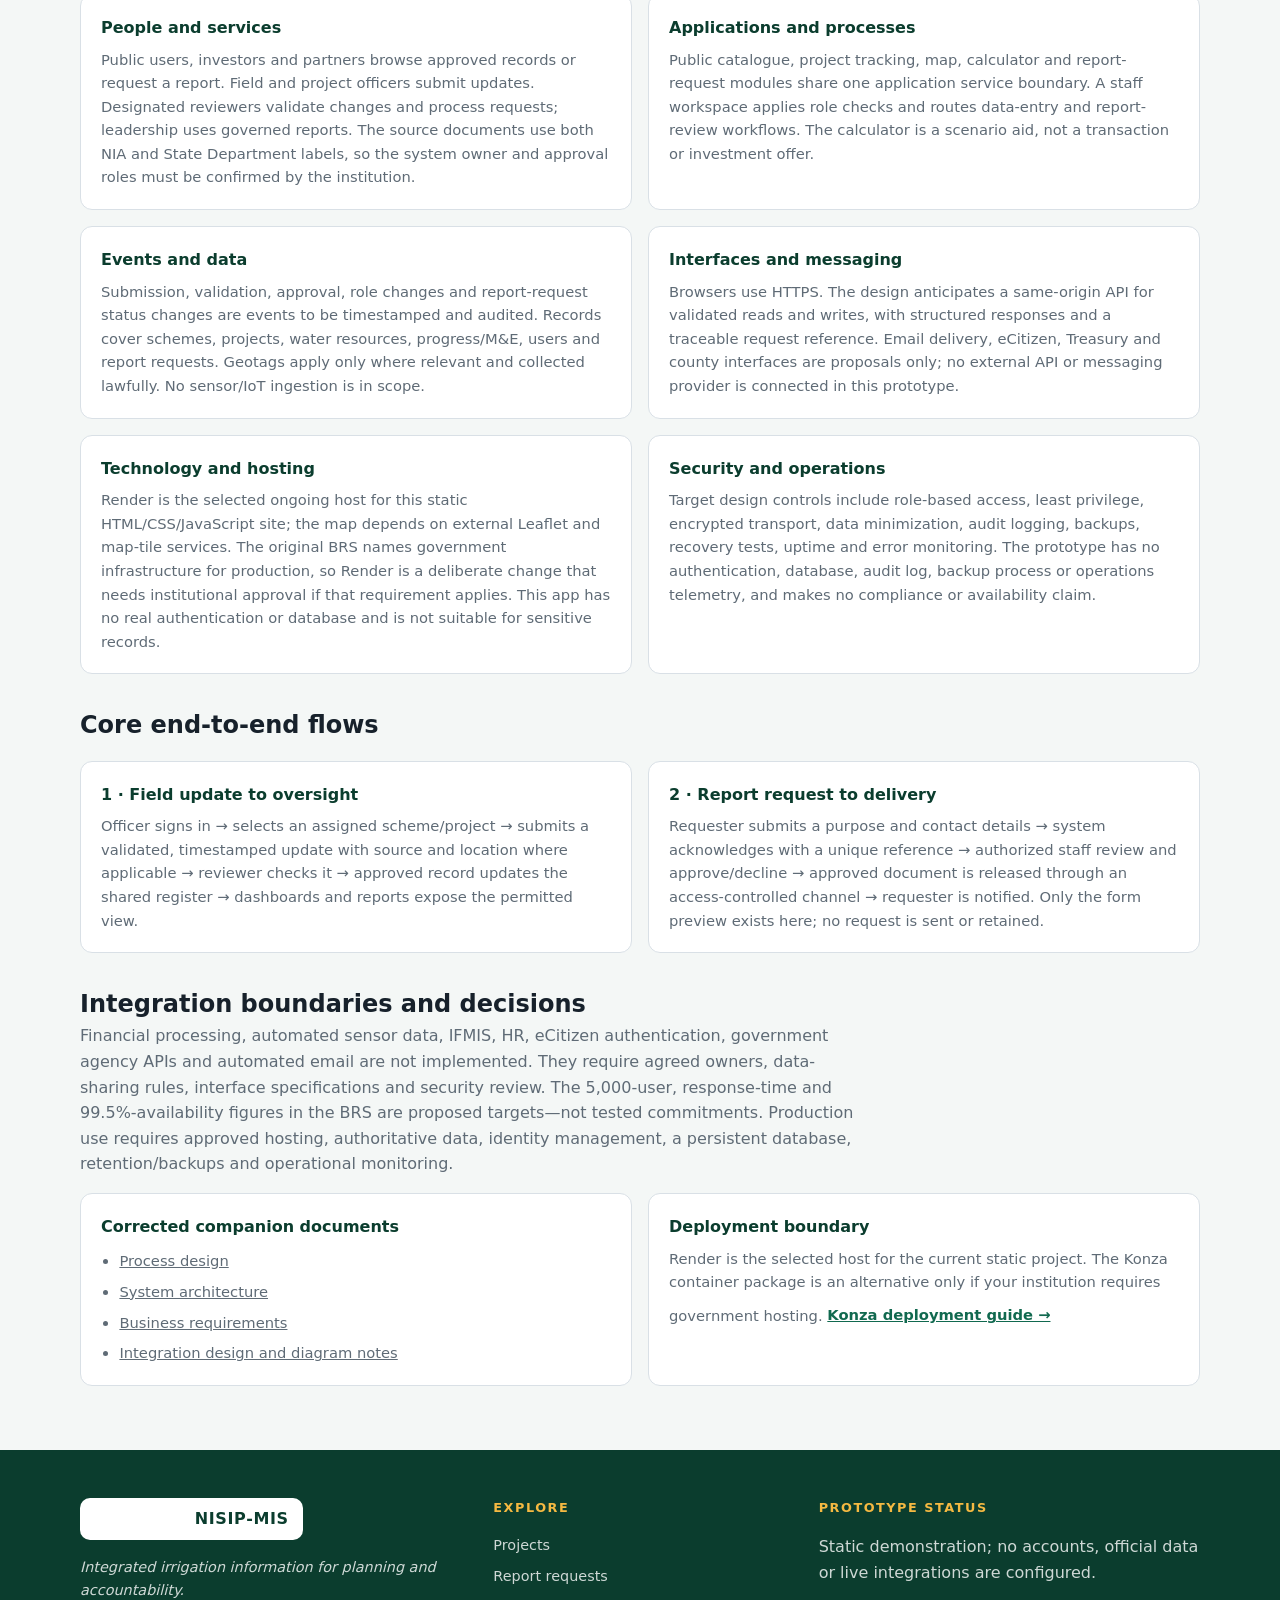
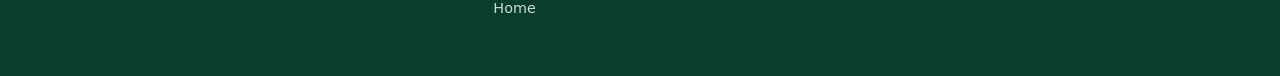
==== commit a39d82ed: "Add the NISIP logo to site headers Co-authored-by: Copilot App <223556219+Copilot@users.noreply.gith" ====
--- a/integrated-design.html
+++ b/integrated-design.html
@@ -13,6 +13,7 @@
   <header class="site-header">
     <div class="container header-inner">
       <a class="brand" href="index.html" aria-label="NISIP-MIS home">
+        <img src="nisip-logo.jpeg" alt="" aria-hidden="true">
         <span class="brand-text"><strong>NISIP-MIS</strong><small>National Irrigation Sector Investment Plan</small></span>
       </a>
       <button class="menu-toggle" type="button" aria-expanded="false" aria-controls="nav-links">
--- a/home.css
+++ b/home.css
@@ -1,7 +1,241 @@
-/* Shared layout, accessible controls and responsive styling. */
-:root{--green-900:#0b3d2e;--green-700:#11694f;--green-600:#158060;--water:#0e8eaa;--sun:#f5b942;--ink:#17212b;--muted:#5f6b76;--border:#d9e0e6;--bg:#f4f7f6;--white:#fff;--danger:#a52218;--radius:14px;--shadow:0 12px 32px -18px rgba(11,61,46,.45);font-family:Inter,system-ui,-apple-system,"Segoe UI",sans-serif;color:var(--ink);background:var(--bg);font-synthesis:none;text-rendering:optimizeLegibility}
-*{box-sizing:border-box}body{margin:0;min-height:100vh;display:flex;flex-direction:column;line-height:1.55}a{color:inherit}button,input,select,textarea{font:inherit}.container{width:min(1120px,calc(100% - 2rem));margin-inline:auto}.skip-link{position:absolute;z-index:100;left:-10000px;top:1rem;background:var(--sun);padding:.75rem 1rem}.skip-link:focus{left:1rem}[hidden]{display:none!important}.site-header{position:sticky;top:0;z-index:10;background:rgba(255,255,255,.96);backdrop-filter:blur(10px);border-bottom:1px solid var(--border)}.header-inner{min-height:76px;display:flex;align-items:center;justify-content:space-between;gap:1.5rem}.brand{display:flex;align-items:center;gap:.7rem;text-decoration:none;flex:none}.brand-mark{display:grid;place-items:center;width:42px;height:42px;border-radius:50% 50% 50% 8px;transform:rotate(-45deg);background:var(--green-900);color:#fff;font-size:1.35rem;font-weight:800}.brand-mark::first-letter{transform:rotate(45deg)}.brand-text{display:flex;flex-direction:column;line-height:1.15}.brand-text strong{font-size:1.1rem;letter-spacing:.06em;color:var(--green-900)}.brand-text small{font-size:.64rem;color:var(--muted);max-width:210px}.nav{display:flex;align-items:center;gap:.25rem}.nav a{padding:.55rem .72rem;border-radius:999px;text-decoration:none;font-size:.88rem;font-weight:600;white-space:nowrap}.nav a:hover,.nav a[aria-current=page]{background:var(--green-900);color:white}.menu-toggle{display:none;border:1px solid var(--border);background:#fff;border-radius:9px;padding:.65rem;cursor:pointer}.menu-toggle span{display:block;width:21px;height:2px;background:var(--ink);margin:4px}.hero{padding:clamp(2.5rem,7vw,5.5rem);margin:2rem 0 1.5rem;border-radius:var(--radius);background:linear-gradient(115deg,#073526,#11694f 65%,#0e8eaa);color:white;box-shadow:var(--shadow)}.eyebrow{text-transform:uppercase;letter-spacing:.14em;font-size:.76rem;font-weight:700;color:#f5c655;margin:0 0 .45rem}.hero h1,.page-heading h1{font-size:clamp(2rem,5vw,3.3rem);line-height:1.1;margin:.25rem 0 .8rem}.lead{max-width:62ch;color:rgba(255,255,255,.86);font-size:1.08rem}.hero-actions{display:flex;flex-wrap:wrap;gap:.75rem;margin-top:1.5rem}.btn{display:inline-flex;justify-content:center;align-items:center;min-height:44px;padding:.7rem 1.1rem;border:1px solid transparent;border-radius:999px;font-weight:700;text-decoration:none;cursor:pointer}.btn-primary{background:var(--sun);color:#18221c}.btn-primary:hover{background:#ffcf62}.btn-outline{border-color:rgba(255,255,255,.7);color:white}.btn-outline:hover{background:#fff;color:var(--green-900)}.btn-secondary{background:var(--bg);border-color:var(--border)}.btn:focus-visible,.nav a:focus-visible,button:focus-visible,a:focus-visible,input:focus-visible,select:focus-visible,textarea:focus-visible,summary:focus-visible{outline:3px solid #0e8eaa;outline-offset:3px}.panel{background:var(--white);border:1px solid #e8edef;border-radius:var(--radius);padding:clamp(1rem,3vw,1.7rem);box-shadow:var(--shadow)}.panel h2{color:var(--green-900);margin:0;font-size:1.3rem}.panel-head{display:flex;justify-content:space-between;align-items:end;margin-bottom:1.2rem}.panel-head p,.panel-sub{margin:.25rem 0 0;color:var(--muted);font-size:.9rem}.notice{padding:.85rem 1rem;margin:1rem 0;background:#fff8e6;border:1px solid #f3dfa8;border-radius:10px;color:#604a14;font-size:.9rem}.stats{display:grid;grid-template-columns:repeat(4,1fr);gap:1rem}.stat{padding:.6rem 1rem;border-left:3px solid var(--water)}.stat:nth-child(2){border-color:var(--green-600)}.stat:nth-child(3){border-color:var(--sun)}.stat:nth-child(4){border-color:var(--green-900)}.stat strong{display:block;font-size:clamp(1.45rem,3vw,2rem);line-height:1.2;color:var(--green-900)}.stat span{font-size:.86rem;color:var(--muted)}.section{margin:2rem 0}.section>h2{font-size:1.35rem;color:var(--green-900);margin:0 0 1rem}.feature-grid{display:grid;grid-template-columns:repeat(4,1fr);gap:1rem}.feature{display:flex;flex-direction:column;gap:.55rem;padding:1.25rem;background:#fff;border:1px solid var(--border);border-radius:var(--radius);text-decoration:none;transition:transform .15s,box-shadow .15s}.feature:hover{transform:translateY(-3px);box-shadow:var(--shadow);border-color:var(--water)}.feature-icon{color:var(--water);font-size:1.6rem}.feature h3{margin:0;color:var(--green-900)}.feature p{margin:0;color:var(--muted);font-size:.9rem;flex:1}.more{color:var(--green-700);font-weight:700;font-size:.85rem}.page-heading{padding:2.5rem 0 1.5rem}.page-heading h1{color:var(--green-900)}.page-heading>p:last-child{color:var(--muted);max-width:70ch;margin:0}.toolbar{display:flex;align-items:end;gap:.8rem;flex-wrap:wrap;margin-bottom:1rem}.toolbar label,.calc-form label,.report-form label{display:flex;flex-direction:column;gap:.35rem;font-size:.83rem;font-weight:700;min-width:145px}.toolbar .search-label{flex:1;min-width:220px}input,select,textarea{width:100%;padding:.68rem .78rem;border:1px solid #bdc9ce;border-radius:9px;background:#fff;color:var(--ink)}input:hover,select:hover,textarea:hover{border-color:var(--green-600)}.result-count{font-size:.88rem;color:var(--muted);margin:.75rem 0}.card-grid{display:grid;grid-template-columns:repeat(auto-fill,minmax(245px,1fr));gap:1rem}.card-item{border:1px solid var(--border);border-radius:11px;padding:1.15rem;display:flex;flex-direction:column;gap:.55rem}.card-item h3{color:var(--green-900);font-size:1.03rem;margin:0}.card-item p{margin:0;color:var(--muted);font-size:.88rem}.card-item dl{display:grid;grid-template-columns:repeat(3,1fr);gap:.5rem;padding-top:.7rem;border-top:1px dashed var(--border);margin:auto 0 0}.card-item dt{font-size:.68rem;text-transform:uppercase;color:var(--muted)}.card-item dd{margin:0;font-weight:700;font-size:.85rem}.badge{display:inline-flex;align-self:flex-start;border-radius:999px;padding:.18rem .55rem;font-size:.72rem;font-weight:700;background:#e8eff2;color:#34434c}.badge--operational{background:#dcf5e9;color:#0b6b3e}.badge--construction{background:#fff0cc;color:#805400}.badge--planned{background:#dff1fb;color:#0a5c85}.badge--rehabilitation{background:#ece6fb;color:#54379a}.table-wrap{overflow-x:auto;border:1px solid var(--border);border-radius:10px}table{width:100%;border-collapse:collapse;min-width:760px;font-size:.87rem}th,td{text-align:left;padding:.75rem .85rem;border-bottom:1px solid #e6ecef}th{background:#f5f8f7;text-transform:uppercase;font-size:.7rem;letter-spacing:.05em;color:var(--muted)}td small{display:block;color:var(--muted)}.num{text-align:right;white-space:nowrap}.progress{min-width:115px;display:flex;align-items:center;gap:.5rem}.bar{height:8px;flex:1;border-radius:9px;background:#e6ecef;overflow:hidden}.bar i{display:block;height:100%;background:var(--green-600);border-radius:inherit}.map-layout{display:grid;grid-template-columns:minmax(0,1.4fr) minmax(240px,.8fr);gap:1.2rem;align-items:start}.map-box{background:#eaf4f8;border-radius:12px;overflow:hidden}.map-box svg{width:100%;display:block}.kenya-shape{fill:#dcebdd;stroke:#82a58d;stroke-width:3;stroke-linejoin:round}.map-point{fill:var(--green-700);stroke:white;stroke-width:3}.map-point.project{fill:#e2a72d}.map-caption{padding:.5rem 1rem;margin:0;background:#fff;color:var(--muted);font-size:.78rem}.place-list{list-style:none;padding:0;margin:0;max-height:490px;overflow:auto;border:1px solid var(--border);border-radius:10px}.place-list li{padding:.7rem .85rem;border-bottom:1px solid var(--border);font-size:.87rem}.place-list li:last-child{border:0}.place-list small{display:block;color:var(--muted)}.calc-layout{display:grid;grid-template-columns:minmax(270px,360px) minmax(0,1fr);gap:1.2rem;align-items:start}.calc-form{display:grid;grid-template-columns:1fr 1fr;gap:1rem;margin-top:1rem}.calc-form label{min-width:0}.calc-form label:first-child,.calc-form label:nth-child(3),.calc-form label:nth-child(4),.calc-form label:nth-child(5),.calc-form label:nth-child(9){grid-column:1/-1}.calc-form output{color:var(--green-700);font-weight:700}.calc-form input[type=range]{padding:0;accent-color:var(--green-700)}.kpis{display:grid;grid-template-columns:repeat(3,1fr);gap:.75rem;margin-top:1rem}.kpi{padding:.85rem;border:1px solid var(--border);border-radius:10px;background:var(--bg);min-width:0}.kpi span,.kpi small{display:block;color:var(--muted);font-size:.7rem}.kpi span{text-transform:uppercase;letter-spacing:.04em}.kpi strong{display:block;color:var(--green-900);font-size:clamp(.95rem,2vw,1.3rem);overflow-wrap:anywhere}.verdict{padding:.75rem 1rem;border-radius:9px;background:#eef6f2;color:var(--green-900)}.chart-wrap{margin-top:1rem}.chart-wrap h3{font-size:1rem;color:var(--green-900)}#cash-chart{width:100%;height:auto}.chart-grid{stroke:#dbe4e6;stroke-width:1}.chart-zero{stroke:#718087;stroke-dasharray:4 4}.chart-line{fill:none;stroke:var(--green-600);stroke-width:3}.chart-label{fill:var(--muted);font-size:11px}details{margin-top:1rem;border:1px solid var(--border);border-radius:9px;padding:.75rem}summary{font-weight:700;color:var(--green-900);cursor:pointer}details ul{font-size:.85rem;color:var(--muted)}.form-panel{max-width:760px;margin:0 auto}.report-form{display:grid;grid-template-columns:1fr 1fr;gap:1rem}.full-field{grid-column:1/-1}.report-form small{align-self:flex-end;color:var(--muted)}.confirmation{text-align:center;padding:2rem}.success-mark{display:grid;place-items:center;margin:auto;width:58px;height:58px;border-radius:50%;background:#dcf5e9;color:var(--green-700);font-size:2rem}.site-footer{margin-top:auto;background:var(--green-900);color:rgba(255,255,255,.8);padding:2rem 0}.footer-inner{display:flex;align-items:center;justify-content:space-between;gap:1.5rem;flex-wrap:wrap}.footer-inner p{font-size:.82rem}.brand-footer .brand-mark{background:white;color:var(--green-900)}.brand-footer .brand-text strong{color:white}.brand-footer .brand-text small{color:rgba(255,255,255,.7)}
-@media(max-width:980px){.nav{gap:0}.nav a{padding:.5rem;font-size:.8rem}.feature-grid{grid-template-columns:repeat(2,1fr)}.calc-layout{grid-template-columns:1fr}.calc-form{grid-template-columns:repeat(2,1fr)}}
-@media(max-width:760px){.header-inner{min-height:66px}.menu-toggle{display:block}.nav{display:none;position:absolute;left:0;right:0;top:100%;padding:.65rem 1rem 1rem;background:white;border-bottom:1px solid var(--border);box-shadow:var(--shadow);align-items:stretch;flex-direction:column}.nav.open{display:flex}.nav a{padding:.7rem;border-radius:8px;font-size:.95rem}.stats{grid-template-columns:repeat(2,1fr)}.map-layout{grid-template-columns:1fr}.map-box svg{max-height:420px}.place-list{max-height:280px}}
-@media(max-width:520px){.container{width:min(100% - 1.2rem,1120px)}.hero{padding:2rem 1.3rem;margin-top:1rem}.feature-grid{grid-template-columns:1fr}.calc-form,.report-form{grid-template-columns:1fr}.calc-form label,.calc-form label:first-child,.calc-form label:nth-child(3),.calc-form label:nth-child(4),.calc-form label:nth-child(5),.calc-form label:nth-child(9){grid-column:1}.kpis{grid-template-columns:repeat(2,1fr)}.footer-inner{align-items:flex-start;flex-direction:column}.panel{padding:1rem}.stats{gap:.65rem}.stat{padding:.5rem}}
-@media(prefers-reduced-motion:reduce){*,*::before,*::after{scroll-behavior:auto!important;transition:none!important}}
+:root {
+  --green-900: #0b3d2e;
+  --green-700: #11694f;
+  --green-600: #158060;
+  --water: #0ea5c6;
+  --sun: #f5b942;
+  --ink: #17212b;
+  --muted: #5f6b76;
+  --border: #d9e0e6;
+  --bg: #f4f7f6;
+  --white: #fff;
+  --danger: #d92d20;
+  --radius: 12px;
+  --shadow: 0 10px 30px -12px rgba(11, 61, 46, .25);
+  --font: "Inter", system-ui, -apple-system, "Segoe UI", Roboto, Arial, sans-serif;
+}
+
+*, *::before, *::after { box-sizing: border-box; }
+
+body {
+  margin: 0;
+  font-family: var(--font);
+  color: var(--ink);
+  background: var(--bg);
+  line-height: 1.6;
+  min-height: 100vh;
+  display: flex;
+  flex-direction: column;
+}
+
+img { max-width: 100%; height: auto; }
+a { color: inherit; }
+ul, ol { list-style: none; margin: 0; padding: 0; }
+h1, h2, p { margin: 0; }
+
+.container { width: min(100% - 2rem, 1120px); margin-inline: auto; }
+.sr-only { position: absolute; width: 1px; height: 1px; overflow: hidden; clip: rect(0 0 0 0); white-space: nowrap; }
+
+.skip-link { position: absolute; left: -999px; top: 0; background: var(--sun); color: #000; padding: .5rem 1rem; z-index: 100; }
+.skip-link:focus { left: 0; }
+
+/* Header */
+.site-header {
+  position: sticky; top: 0; z-index: 50;
+  background: rgba(255, 255, 255, .92);
+  backdrop-filter: blur(10px);
+  border-bottom: 1px solid var(--border);
+}
+.header-inner { display: flex; align-items: center; gap: 2.5rem; min-height: 76px; }
+.brand { display: flex; align-items: center; gap: .6rem; text-decoration: none; flex: none; }
+.brand img, .footer-brand img { height: 48px; width: auto; max-width: none; flex: none; object-fit: contain; }
+.brand-text { display: flex; flex-direction: column; line-height: 1.15; margin-left: .35rem; }
+.brand-text strong { font-size: 1.1rem; color: var(--green-900); letter-spacing: .04em; }
+.brand-text small { font-size: .65rem; color: var(--muted); text-transform: uppercase; letter-spacing: .05em; }
+
+.nav { flex: 1; min-width: 0; display: flex; align-items: center; justify-content: space-between; gap: clamp(.75rem, 2vw, 2rem); }
+.nav ul { flex: 1; display: flex; justify-content: center; align-items: center; gap: clamp(.1rem, .6vw, .75rem); flex-wrap: nowrap; }
+.nav li { flex: none; }
+.nav li a {
+  display: block; text-decoration: none; font-size: clamp(.8rem, .95vw, .92rem); font-weight: 500; white-space: nowrap;
+  padding: .55rem clamp(.5rem, 1vw, 1rem); border-radius: 999px; color: var(--ink); transition: background .15s, color .15s;
+}
+.nav .btn { flex: none; white-space: nowrap; }
+.nav li a:hover { background: var(--bg); }
+.nav li a[aria-current="page"] { background: var(--green-900); color: #fff; }
+
+.menu-toggle { display: none; background: none; border: 1px solid var(--border); border-radius: 8px; padding: .4rem; cursor: pointer; color: var(--ink); }
+
+/* Buttons */
+.btn {
+  display: inline-flex; align-items: center; justify-content: center; gap: .5rem;
+  font: inherit; font-weight: 600; font-size: .9rem; text-decoration: none; cursor: pointer;
+  border: 0; border-radius: 999px; padding: .7rem 1.4rem; transition: transform .15s, box-shadow .15s, background .15s;
+}
+.btn-light { background: var(--white); color: var(--green-900); border: 1px solid var(--border); padding: .5rem 1.1rem; font-size: .85rem; }
+.btn-light:hover { border-color: var(--green-700); }
+.btn-primary { background: var(--green-700); color: #fff; padding: .9rem 2rem; box-shadow: 0 8px 18px -8px rgba(17, 105, 79, .7); }
+.btn-primary:hover { background: var(--green-600); transform: translateY(-1px); }
+.btn:focus-visible { outline: 3px solid rgba(14, 165, 198, .45); outline-offset: 2px; }
+
+/* Hero */
+:root { --hero-image: none; }
+
+.hero {
+  position: relative; color: #fff; overflow: hidden;
+  min-height: 420px; padding: 4rem 0 9rem;
+  display: flex; align-items: center;
+  background-color: var(--green-900);
+  background-image:
+    linear-gradient(90deg, rgba(5, 30, 22, .88) 0%, rgba(5, 30, 22, .55) 55%, rgba(5, 30, 22, .25) 100%),
+    var(--hero-image),
+    linear-gradient(135deg, var(--green-900), var(--green-700));
+  background-size: cover;
+  background-position: center;
+}
+.hero .container { position: relative; z-index: 1; }
+.hero-cta {
+  display: inline-flex; align-items: center; margin-top: 1.75rem;
+  padding: .7rem 1.6rem; border: 2px solid #fff; border-radius: 999px;
+  color: #fff; font-weight: 600; font-size: .9rem; text-decoration: none; transition: background .15s, color .15s;
+}
+.hero-cta:hover { background: #fff; color: var(--green-900); }
+.hero-cta:focus-visible { outline: 3px solid rgba(245, 185, 66, .7); outline-offset: 3px; }
+.eyebrow { text-transform: uppercase; letter-spacing: .14em; font-size: .75rem; font-weight: 600; color: var(--sun); margin-bottom: .5rem; }
+.hero h1 { font-size: clamp(1.9rem, 4vw, 2.8rem); line-height: 1.15; font-weight: 700; }
+.lead { margin-top: .9rem; max-width: 55ch; color: rgba(255, 255, 255, .85); font-size: 1.05rem; }
+
+/* Layout */
+.layout {
+  flex: 1; display: grid; grid-template-columns: 340px 1fr; gap: 2rem;
+  margin-top: -6.5rem; padding-bottom: 4rem; position: relative; z-index: 2; align-items: start;
+}
+
+.info {
+  background: var(--white); border-radius: var(--radius); padding: 1.75rem; box-shadow: var(--shadow);
+}
+.info h2 { font-size: 1.1rem; margin-bottom: 1.25rem; color: var(--green-900); }
+.steps { display: grid; gap: 1.25rem; }
+.steps li { display: flex; gap: .9rem; }
+.steps li > span {
+  flex: none; width: 32px; height: 32px; border-radius: 50%;
+  display: grid; place-items: center; font-weight: 700; font-size: .85rem;
+  background: rgba(14, 165, 198, .12); color: var(--water);
+}
+.steps strong { display: block; font-size: .95rem; }
+.steps p { font-size: .85rem; color: var(--muted); }
+.note {
+  display: flex; gap: .7rem; margin-top: 1.75rem; padding: .9rem 1rem;
+  background: #fff8e6; border: 1px solid #f3dfa8; border-radius: 10px; color: #7a5a10; font-size: .85rem;
+}
+.note svg { flex: none; margin-top: 2px; }
+
+/* Form card */
+.card { background: var(--white); border-radius: var(--radius); padding: 2rem 2.25rem 2.25rem; box-shadow: var(--shadow); }
+.card h2 { font-size: 1.35rem; color: var(--green-900); }
+.card-sub { font-size: .85rem; color: var(--muted); margin-top: .25rem; }
+
+.form { display: grid; grid-template-columns: 1fr 1fr; gap: 1.4rem 1.25rem; margin-top: 1.75rem; }
+.full { grid-column: 1 / -1; }
+.field { display: flex; flex-direction: column; gap: .4rem; min-width: 0; position: relative; }
+label { font-size: .82rem; font-weight: 600; }
+.req { color: var(--danger); }
+
+input, select, textarea {
+  width: 100%; font: inherit; font-size: .95rem; color: var(--ink);
+  padding: .8rem .95rem; background: #fbfcfc;
+  border: 1.5px solid var(--border); border-radius: 10px;
+  transition: border-color .15s, box-shadow .15s, background .15s;
+}
+select {
+  appearance: none; padding-right: 2.5rem; cursor: pointer;
+  background-image: url("data:image/svg+xml,%3Csvg xmlns='http://www.w3.org/2000/svg' width='16' height='16' viewBox='0 0 24 24' fill='none' stroke='%235f6b76' stroke-width='2' stroke-linecap='round' stroke-linejoin='round'%3E%3Cpath d='m6 9 6 6 6-6'/%3E%3C/svg%3E");
+  background-repeat: no-repeat; background-position: right .85rem center;
+}
+textarea { resize: vertical; min-height: 140px; }
+::placeholder { color: #9aa5af; }
+input:hover, select:hover, textarea:hover { border-color: #b8c3cc; }
+input:focus-visible, select:focus-visible, textarea:focus-visible {
+  outline: none; background: #fff; border-color: var(--water); box-shadow: 0 0 0 4px rgba(14, 165, 198, .18);
+}
+input:user-invalid, select:user-invalid, textarea:user-invalid { border-color: var(--danger); }
+input:user-invalid:focus-visible, textarea:user-invalid:focus-visible { box-shadow: 0 0 0 4px rgba(217, 45, 32, .15); }
+
+.phone { display: flex; }
+.phone-prefix {
+  display: inline-flex; align-items: center; padding: 0 .9rem; white-space: nowrap; font-size: .9rem; font-weight: 500;
+  background: var(--bg); border: 1.5px solid var(--border); border-right: 0; border-radius: 10px 0 0 10px;
+}
+.phone input { border-radius: 0 10px 10px 0; }
+
+.counter { align-self: flex-end; font-size: .75rem; color: var(--muted); }
+.actions { display: flex; justify-content: flex-end; margin-top: .25rem; }
+.form-error { margin-top: 1rem; color: var(--danger); font-size: .9rem; }
+
+/* Confirmation */
+[hidden] { display: none !important; }
+.confirmation { text-align: center; padding: 2.5rem 1rem 1rem; animation: pop .35s ease; }
+.confirmation .check {
+  width: 68px; height: 68px; margin: 0 auto 1.25rem; border-radius: 50%;
+  display: grid; place-items: center; color: #fff;
+  background: var(--green-600); box-shadow: 0 0 0 10px rgba(21, 128, 96, .12);
+}
+.confirmation h3 { font-size: 1.4rem; color: var(--green-900); margin: 0 0 .6rem; outline: none; }
+.confirmation p { max-width: 46ch; margin: 0 auto 1.75rem; color: var(--muted); }
+.confirmation p strong { color: var(--ink); overflow-wrap: anywhere; }
+@keyframes pop { from { opacity: 0; transform: translateY(8px); } to { opacity: 1; transform: none; } }
+
+/* Footer */
+.site-footer { background: var(--green-900); color: rgba(255, 255, 255, .8); padding: 3rem 0; }
+.footer-grid { display: grid; grid-template-columns: 1.3fr 1fr 1.3fr; gap: 2rem; }
+.footer-brand { display: flex; align-items: center; gap: .75rem; flex-wrap: wrap; background: #fff; width: fit-content; padding: .5rem .9rem; border-radius: 10px; }
+.tagline { margin-top: 1rem; font-style: italic; font-size: .9rem; }
+.site-footer h2 { font-size: .8rem; text-transform: uppercase; letter-spacing: .12em; color: var(--sun); margin-bottom: 1rem; }
+.site-footer li, .site-footer address p { font-size: .9rem; margin-bottom: .5rem; }
+.site-footer a { text-decoration: none; }
+.site-footer a:hover { color: #fff; text-decoration: underline; }
+address { font-style: normal; }
+
+/* Responsive */
+@media (max-width: 1000px) {
+  .layout { grid-template-columns: 1fr; margin-top: -5rem; }
+  .info { order: 2; }
+  .footer-grid { grid-template-columns: 1fr; }
+}
+
+@media (max-width: 1240px) {
+  .brand-text strong { font-size: 1rem; }
+  .brand-text small { display: none; }
+}
+
+@media (max-width: 1024px) {
+  .menu-toggle { display: inline-flex; }
+  .menu-toggle { margin-left: auto; }
+  .header-inner { gap: 1rem; }
+  .nav {
+    display: none; position: absolute; top: 100%; left: 0; right: 0;
+    flex-direction: column; align-items: stretch; gap: 1rem;
+    background: #fff; padding: 1rem; border-bottom: 1px solid var(--border); box-shadow: var(--shadow);
+  }
+  .nav.open { display: flex; }
+  .nav ul { flex-direction: column; align-items: stretch; gap: 0; }
+  .brand-text small { display: none; }
+}
+
+@media (max-width: 600px) {
+  .card { padding: 1.5rem 1.25rem; }
+  .form { grid-template-columns: 1fr; }
+  .btn-primary { width: 100%; }
+  .hero { min-height: 340px; padding: 2.5rem 0 7rem; }
+}
+
+@media (max-width: 280px) {
+  .brand-text { display: none; }
+}
+
+@media (prefers-reduced-motion: reduce) { * { transition: none !important; } }
+
+.brand-text strong { font-size: 1.15rem; }
+.footer-brand::after { content: "NISIP-MIS"; color: var(--green-900); font-weight: 700; letter-spacing: .04em; }
+.demo-notice { margin-bottom: 1.25rem; }
+.alert { padding: .85rem 1rem; border: 1px solid #bfe3f0; border-radius: 10px; background: #e8f6fb; color: #0a5c85; font-size: .9rem; }
--- a/pages.css
+++ b/pages.css
@@ -1,3 +1,225 @@
-/* Page-specific affordances; kept separate so shared layout stays compact. */
-html{scroll-behavior:smooth}main{flex:1}.view{padding-bottom:2.5rem}.view:not([hidden]){animation:appear .18s ease-out}@keyframes appear{from{opacity:.7;transform:translateY(3px)}to{opacity:1;transform:none}}.empty{padding:1.5rem;text-align:center;color:var(--muted);border:1px dashed var(--border);border-radius:10px}.page-heading .eyebrow{color:var(--green-600)}
-@media(prefers-reduced-motion:reduce){html{scroll-behavior:auto}.view:not([hidden]){animation:none}}
+/* ===== Shared page components (loaded after home.css) ===== */
+
+h3, h4 { margin: 0; }
+.hero--sm { min-height: 280px; padding: 3rem 0 7rem; }
+.hero--lg { min-height: 520px; padding: 5rem 0 10rem; }
+.hero--lg h1 { font-size: clamp(2.1rem, 5vw, 3.3rem); max-width: 18ch; }
+.hero-actions { display: flex; flex-wrap: wrap; gap: .8rem; margin-top: 1.75rem; }
+.hero-actions .hero-cta { margin-top: 0; }
+.hero-cta--solid { background: var(--sun); border-color: var(--sun); color: #1b1b1b; }
+.hero-cta--solid:hover { background: #fff; border-color: #fff; color: var(--green-900); }
+
+.page { position: relative; z-index: 2; flex: 1; margin-top: -4.5rem; padding-bottom: 4rem; }
+.hero--lg + .page { margin-top: -6rem; }
+
+.panel { background: var(--white); border-radius: var(--radius); box-shadow: var(--shadow); padding: 1.75rem; }
+.panel + .panel, .panel + .section, .section + .panel { margin-top: 1.5rem; }
+.section { margin-top: 3rem; }
+.panel-head { display: flex; justify-content: space-between; align-items: flex-end; gap: 1rem; flex-wrap: wrap; margin-bottom: 1.25rem; }
+.panel-head h2, .section > h2 { font-size: 1.3rem; color: var(--green-900); }
+.panel-head p, .section > .section-sub { color: var(--muted); font-size: .9rem; }
+.section > h2 { margin-bottom: .25rem; }
+.section > .section-sub { margin-bottom: 1.25rem; }
+
+.notice {
+  display: flex; gap: .7rem; align-items: flex-start; margin-bottom: 1.25rem; padding: .8rem 1rem;
+  background: #fff8e6; border: 1px solid #f3dfa8; border-radius: 10px; color: #7a5a10; font-size: .85rem;
+}
+.notice svg { flex: none; margin-top: 2px; }
+
+/* Stats */
+.stats { display: grid; grid-template-columns: repeat(4, 1fr); gap: 1rem; }
+.stat { padding: .25rem 1rem; border-left: 3px solid var(--water); }
+.stat:nth-child(2) { border-color: var(--green-600); }
+.stat:nth-child(3) { border-color: var(--sun); }
+.stat:nth-child(4) { border-color: var(--green-900); }
+.stat strong { display: block; font-size: clamp(1.5rem, 3vw, 2rem); line-height: 1.2; color: var(--green-900); }
+.stat span { font-size: .85rem; color: var(--muted); }
+
+/* Cards */
+.grid { display: grid; gap: 1.25rem; grid-template-columns: repeat(auto-fill, minmax(260px, 1fr)); }
+.feature {
+  display: flex; flex-direction: column; gap: .6rem; padding: 1.5rem; background: #fff;
+  border: 1px solid var(--border); border-radius: var(--radius); text-decoration: none;
+  transition: transform .15s, box-shadow .15s, border-color .15s;
+}
+.feature:hover { transform: translateY(-3px); box-shadow: var(--shadow); border-color: var(--water); }
+.feature .icon {
+  width: 46px; height: 46px; border-radius: 12px; display: grid; place-items: center;
+  background: rgba(14, 165, 198, .12); color: var(--water);
+}
+.feature h3 { font-size: 1.05rem; color: var(--green-900); }
+.feature p { font-size: .88rem; color: var(--muted); flex: 1; }
+.feature .more { font-size: .85rem; font-weight: 600; color: var(--green-700); }
+
+.card-item {
+  background: #fff; border: 1px solid var(--border); border-radius: var(--radius); padding: 1.25rem 1.35rem;
+  display: flex; flex-direction: column; gap: .75rem;
+}
+.card-item header { display: flex; justify-content: space-between; align-items: flex-start; gap: .75rem; }
+.card-item h3 { font-size: 1.02rem; color: var(--green-900); line-height: 1.3; }
+.card-item .sub { font-size: .8rem; color: var(--muted); }
+.card-item p { font-size: .88rem; color: var(--muted); }
+.facts { display: grid; grid-template-columns: repeat(3, 1fr); gap: .5rem; margin: 0; padding-top: .75rem; border-top: 1px dashed var(--border); }
+.facts div { min-width: 0; }
+.facts dt { font-size: .7rem; text-transform: uppercase; letter-spacing: .06em; color: var(--muted); }
+.facts dd { margin: 0; font-weight: 600; font-size: .95rem; }
+.tags { display: flex; flex-wrap: wrap; gap: .35rem; }
+.tag { font-size: .72rem; padding: .15rem .55rem; border-radius: 999px; background: var(--bg); color: var(--green-900); border: 1px solid var(--border); }
+
+/* Badges */
+.badge { display: inline-block; font-size: .7rem; font-weight: 600; padding: .2rem .6rem; border-radius: 999px; white-space: nowrap; }
+.badge--operational { background: #dcf5e9; color: #0b6b3e; }
+.badge--construction { background: #fff0cc; color: #8a5b00; }
+.badge--planned { background: #dff1fb; color: #0a5c85; }
+.badge--rehab { background: #ece6fb; color: #54379a; }
+
+/* Toolbar */
+.toolbar { display: flex; flex-wrap: wrap; gap: .75rem 1rem; align-items: center; margin-bottom: 1.25rem; }
+.toolbar .search { flex: 1 1 240px; max-width: 360px; }
+.toolbar select { width: auto; min-width: 170px; }
+.chips { display: flex; flex-wrap: wrap; gap: .4rem; }
+.chip {
+  font: inherit; font-size: .82rem; font-weight: 500; cursor: pointer; padding: .4rem .9rem;
+  border-radius: 999px; background: #fff; border: 1.5px solid var(--border); color: var(--ink); transition: all .15s;
+}
+.chip:hover { border-color: var(--green-600); }
+.chip[aria-pressed="true"] { background: var(--green-900); border-color: var(--green-900); color: #fff; }
+.chip:focus-visible { outline: 3px solid rgba(14, 165, 198, .45); outline-offset: 2px; }
+.result-count { font-size: .85rem; color: var(--muted); margin-bottom: 1rem; }
+.empty { padding: 2rem; text-align: center; color: var(--muted); border: 1.5px dashed var(--border); border-radius: var(--radius); }
+
+/* Table */
+.table-wrap { overflow-x: auto; border: 1px solid var(--border); border-radius: var(--radius); }
+table { width: 100%; border-collapse: collapse; font-size: .88rem; min-width: 760px; }
+th, td { padding: .8rem 1rem; text-align: left; vertical-align: middle; }
+thead th { background: var(--bg); font-size: .72rem; text-transform: uppercase; letter-spacing: .06em; color: var(--muted); white-space: nowrap; }
+tbody tr + tr td { border-top: 1px solid var(--border); }
+tbody tr:hover { background: #fafcfb; }
+td.num, th.num { text-align: right; white-space: nowrap; }
+td strong { color: var(--green-900); display: block; }
+td small { color: var(--muted); }
+.progress { display: flex; align-items: center; gap: .6rem; min-width: 140px; }
+.bar { flex: 1; height: 8px; border-radius: 99px; background: #e6ecef; overflow: hidden; }
+.bar > i { display: block; height: 100%; border-radius: inherit; background: linear-gradient(90deg, var(--green-600), var(--water)); }
+.progress span { font-size: .8rem; font-weight: 600; width: 2.8rem; text-align: right; }
+
+/* Info list */
+.info-grid { display: grid; grid-template-columns: repeat(3, 1fr); gap: 1.25rem; }
+.info-grid h3 { font-size: 1rem; color: var(--green-900); margin-bottom: .3rem; }
+.info-grid p { font-size: .88rem; color: var(--muted); }
+
+/* CTA band */
+.cta-band {
+  display: flex; flex-wrap: wrap; align-items: center; justify-content: space-between; gap: 1.25rem;
+  padding: 2rem 2.25rem; border-radius: var(--radius); color: #fff;
+  background: linear-gradient(135deg, var(--green-900), var(--green-700));
+}
+.cta-band h2 { font-size: 1.4rem; }
+.cta-band p { color: rgba(255, 255, 255, .8); margin-top: .25rem; }
+.cta-band .btn { background: var(--sun); color: #1b1b1b; padding: .85rem 1.8rem; }
+.cta-band .btn:hover { background: #fff; }
+
+/* Map (Leaflet) */
+.map-layout { display: grid; grid-template-columns: 1fr 360px; gap: 1.25rem; align-items: start; }
+.map-box { position: relative; background: #eaf4f8; border: 1px solid var(--border); border-radius: var(--radius); overflow: hidden; }
+#map { position: relative; z-index: 0; height: min(72vh, 680px); min-height: 420px; font: inherit; background: #eaf4f8; }
+.pin-wrap { display: grid; place-items: center; background: none; border: 0; }
+.pin { display: block; width: 22px; height: 22px; border-radius: 50%; border: 3px solid #fff; box-shadow: 0 2px 6px rgba(0, 0, 0, .45); transition: transform .15s; }
+.pin--scheme { background: var(--green-600); }
+.pin--project { background: var(--sun); }
+.leaflet-marker-icon:hover .pin, .leaflet-marker-icon:focus-visible .pin, .leaflet-marker-icon.is-active .pin { transform: scale(1.3); }
+.leaflet-marker-icon.is-active .pin, .leaflet-marker-icon:focus-visible .pin { outline: 2px solid var(--ink); outline-offset: 2px; }
+.leaflet-marker-icon:focus-visible { outline: none; }
+.leaflet-control-layers input { width: auto; padding: 0; border: 0; background: none; box-shadow: none; }
+.leaflet-control-layers label { font-size: .85rem; font-weight: 500; }
+.map-reset { font: inherit; font-size: .8rem; font-weight: 600; padding: .4rem .75rem; background: #fff; color: var(--ink); border: 0; cursor: pointer; }
+.map-reset:hover { background: var(--bg); }
+.osm-link { color: var(--green-700); font-weight: 600; font-size: .82rem; }
+.legend { display: flex; flex-wrap: wrap; gap: .5rem 1.25rem; padding: .75rem 1rem; font-size: .8rem; color: var(--muted); border-top: 1px solid var(--border); background: #fff; }
+.legend i { display: inline-block; width: 12px; height: 12px; border-radius: 50%; margin-right: .4rem; vertical-align: -1px; }
+.legend .l-scheme { background: var(--green-600); }
+.legend .l-project { background: var(--sun); }
+.side { display: flex; flex-direction: column; gap: 1rem; }
+.detail { border: 1.5px solid var(--border); border-radius: var(--radius); padding: 1.1rem 1.2rem; background: #fbfcfc; }
+.detail h3 { font-size: 1.05rem; color: var(--green-900); margin: .4rem 0 .15rem; }
+.detail .sub { font-size: .82rem; color: var(--muted); }
+.detail p { font-size: .86rem; color: var(--muted); margin-top: .6rem; }
+.detail .facts { margin-top: .8rem; }
+.place-list { max-height: 330px; overflow-y: auto; border: 1px solid var(--border); border-radius: var(--radius); }
+.place-list button {
+  display: flex; justify-content: space-between; align-items: center; gap: .5rem; width: 100%; text-align: left;
+  font: inherit; font-size: .86rem; padding: .65rem .9rem; background: #fff; border: 0; cursor: pointer;
+}
+.place-list li + li button { border-top: 1px solid var(--border); }
+.place-list button:hover, .place-list button[aria-current="true"] { background: #eef6f2; }
+.place-list small { color: var(--muted); display: block; }
+.map-summary { display: flex; flex-wrap: wrap; gap: 1.5rem; margin-bottom: 1rem; font-size: .85rem; color: var(--muted); }
+.map-summary strong { color: var(--green-900); font-size: 1.1rem; margin-right: .25rem; }
+
+/* Calculator */
+.calc-layout { display: grid; grid-template-columns: 380px 1fr; gap: 1.5rem; align-items: start; }
+.calc-layout > .panel { margin-top: 0; }
+.calc-form { display: grid; gap: 1.1rem; }
+.row2 { display: grid; grid-template-columns: 1fr 130px; gap: .6rem; }
+input[type="range"] { padding: 0; accent-color: var(--green-700); border: 0; background: none; box-shadow: none; }
+.range-line { display: flex; justify-content: space-between; align-items: baseline; }
+.range-line output { font-weight: 700; color: var(--green-900); font-size: .9rem; }
+.kpis { display: grid; grid-template-columns: repeat(3, 1fr); gap: 1rem; }
+.kpi { padding: 1rem 1.1rem; border-radius: 10px; background: var(--bg); border: 1px solid var(--border); }
+.kpi span { display: block; font-size: .72rem; text-transform: uppercase; letter-spacing: .06em; color: var(--muted); }
+.kpi strong { display: block; font-size: 1.35rem; color: var(--green-900); margin-top: .15rem; line-height: 1.25; }
+.kpi small { color: var(--muted); font-size: .78rem; }
+.kpi--good strong { color: var(--green-600); }
+.kpi--bad strong { color: var(--danger); }
+.verdict { margin: 1.25rem 0; padding: .9rem 1.1rem; border-radius: 10px; font-size: .92rem; background: #eef6f2; border: 1px solid #cfe6da; color: #0b3d2e; }
+.verdict.is-bad { background: #fdeceb; border-color: #f6c9c5; color: #8f1d14; }
+.chart { width: 100%; height: auto; display: block; }
+.chart text { font-size: 11px; fill: var(--muted); }
+.chart .zero { stroke: #9aa5af; stroke-dasharray: 4 3; }
+.chart .grid-line { stroke: #e6ecef; }
+.chart .line { fill: none; stroke: var(--green-600); stroke-width: 3; stroke-linejoin: round; stroke-linecap: round; }
+.chart .area { fill: rgba(21, 128, 96, .1); }
+.chart .pt { fill: #fff; stroke: var(--green-600); stroke-width: 2; }
+details { margin-top: 1.25rem; border: 1px solid var(--border); border-radius: 10px; padding: .8rem 1rem; }
+summary { cursor: pointer; font-weight: 600; font-size: .9rem; color: var(--green-900); }
+details table { min-width: 0; margin-top: .75rem; font-size: .82rem; }
+details th, details td { padding: .5rem .6rem; }
+
+@media (max-width: 1000px) {
+  .stats { grid-template-columns: repeat(2, 1fr); row-gap: 1.25rem; }
+  .map-layout, .calc-layout { grid-template-columns: 1fr; }
+  .info-grid { grid-template-columns: 1fr; }
+}
+@media (max-width: 600px) {
+  .panel { padding: 1.25rem 1rem; }
+  .kpis { grid-template-columns: 1fr 1fr; }
+  .facts { grid-template-columns: 1fr 1fr; }
+  .toolbar .search, .toolbar select { max-width: none; flex: 1 1 100%; }
+  .cta-band { padding: 1.5rem 1.25rem; }
+  .hero--lg { min-height: 440px; padding: 3rem 0 8rem; }
+}
+
+.design-hero { padding-bottom: 7rem; }
+.design-intro { max-width: 72ch; }
+.design-callout { margin: 0 0 1.5rem; }
+.diagram-panel { overflow: hidden; }
+.diagram-scroll { overflow-x: auto; padding: .75rem; border: 1px solid var(--border); border-radius: 10px; background: #fff; }
+.integration-diagram { display: block; width: 100%; min-width: 760px; height: auto; }
+.integration-diagram text { font-family: var(--font); fill: var(--ink); }
+.integration-diagram .layer-title { font-size: 18px; font-weight: 700; fill: #fff; }
+.integration-diagram .node-title { font-size: 15px; font-weight: 700; }
+.integration-diagram .node-copy { font-size: 12px; }
+.integration-diagram .flow-label { font-size: 12px; font-weight: 600; fill: var(--green-900); }
+.integration-diagram .control-copy { font-size: 12px; fill: #fff; }
+.integration-diagram .control-note { font-size: 12px; fill: #dbece5; }
+.diagram-caption { margin-top: .75rem; color: var(--muted); font-size: .85rem; }
+.design-grid { display: grid; grid-template-columns: repeat(2, minmax(0, 1fr)); gap: 1rem; margin-top: 1rem; }
+.design-card { padding: 1.25rem; border: 1px solid var(--border); border-radius: var(--radius); background: #fff; }
+.design-card h3 { margin-bottom: .45rem; color: var(--green-900); font-size: 1rem; }
+.design-card p, .design-card li { color: var(--muted); font-size: .92rem; }
+.design-card ul { display: grid; gap: .45rem; margin-top: .6rem; padding-left: 1.15rem; list-style: disc; }
+.design-section { margin-top: 2rem; }
+.design-section > p { max-width: 78ch; color: var(--muted); }
+.design-link { display: inline-flex; margin-top: .6rem; color: var(--green-700); font-weight: 600; }
+@media (max-width: 700px) { .design-grid { grid-template-columns: 1fr; } }
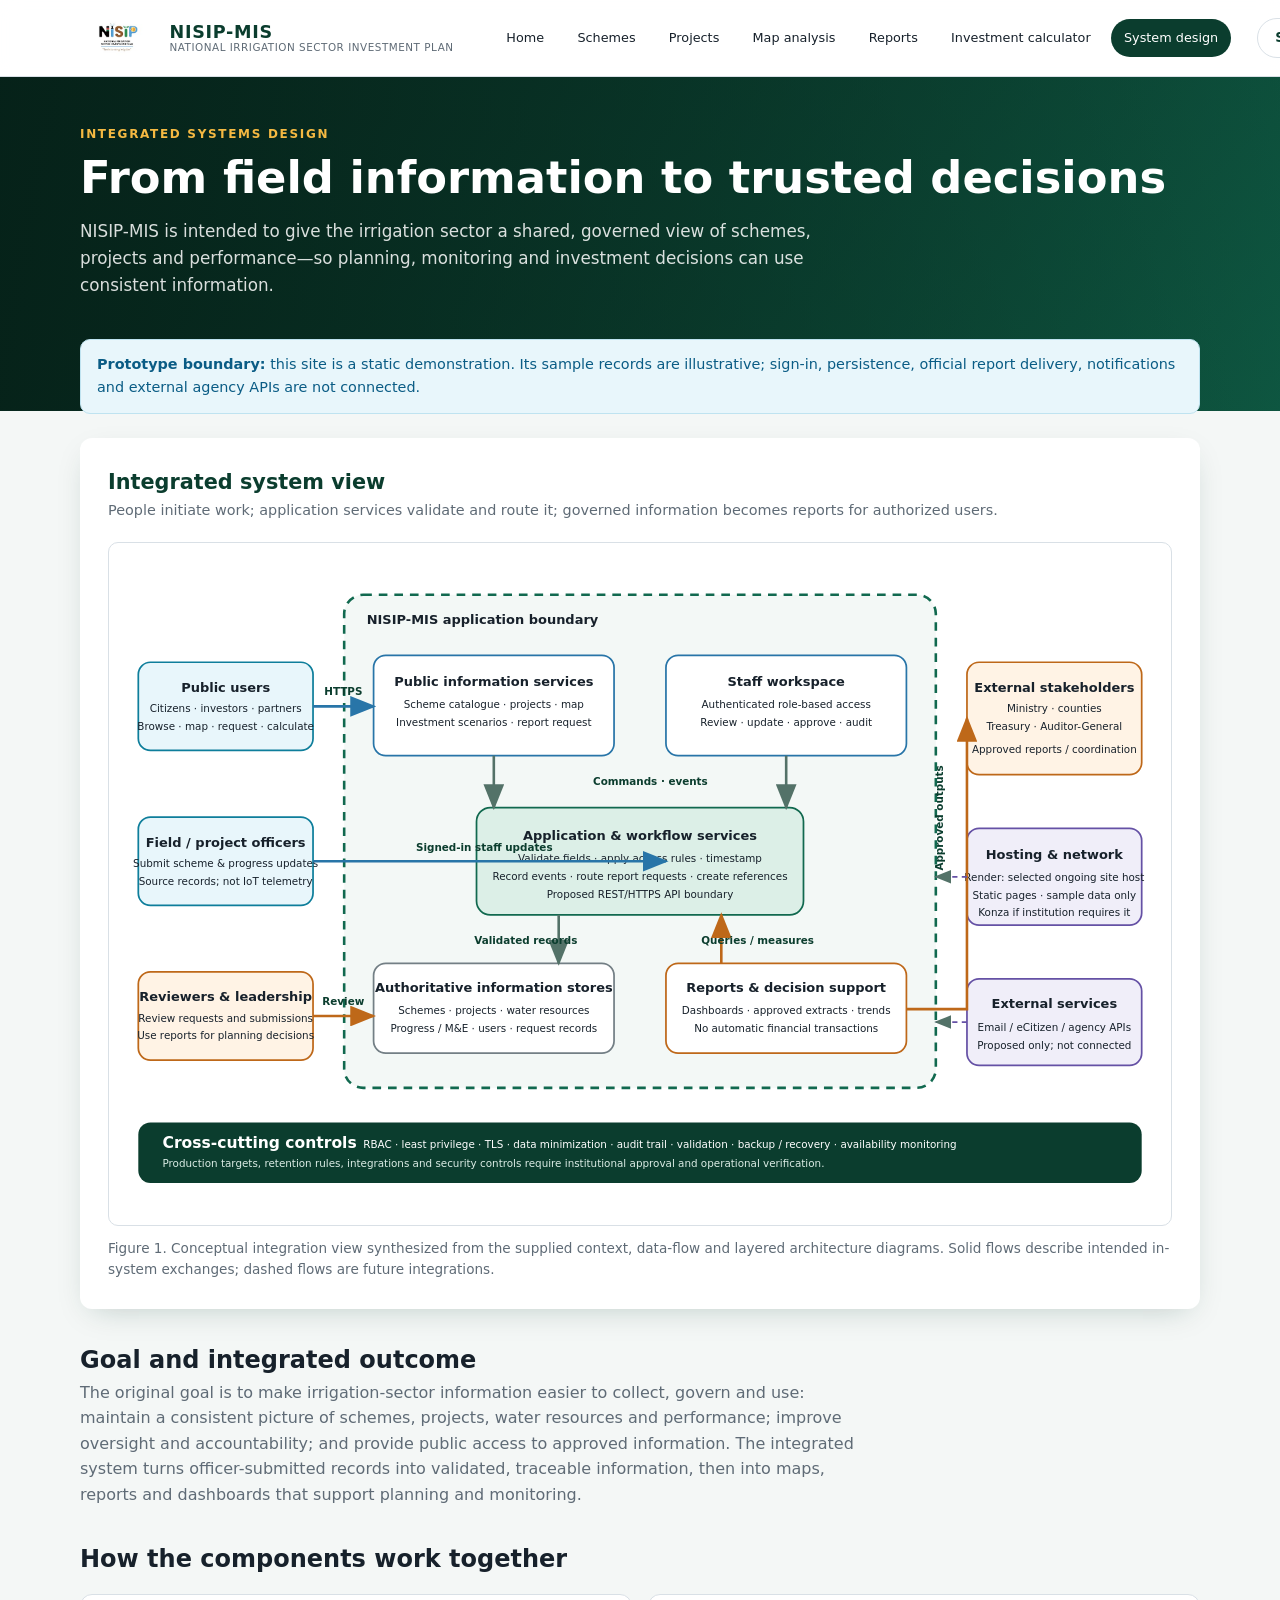
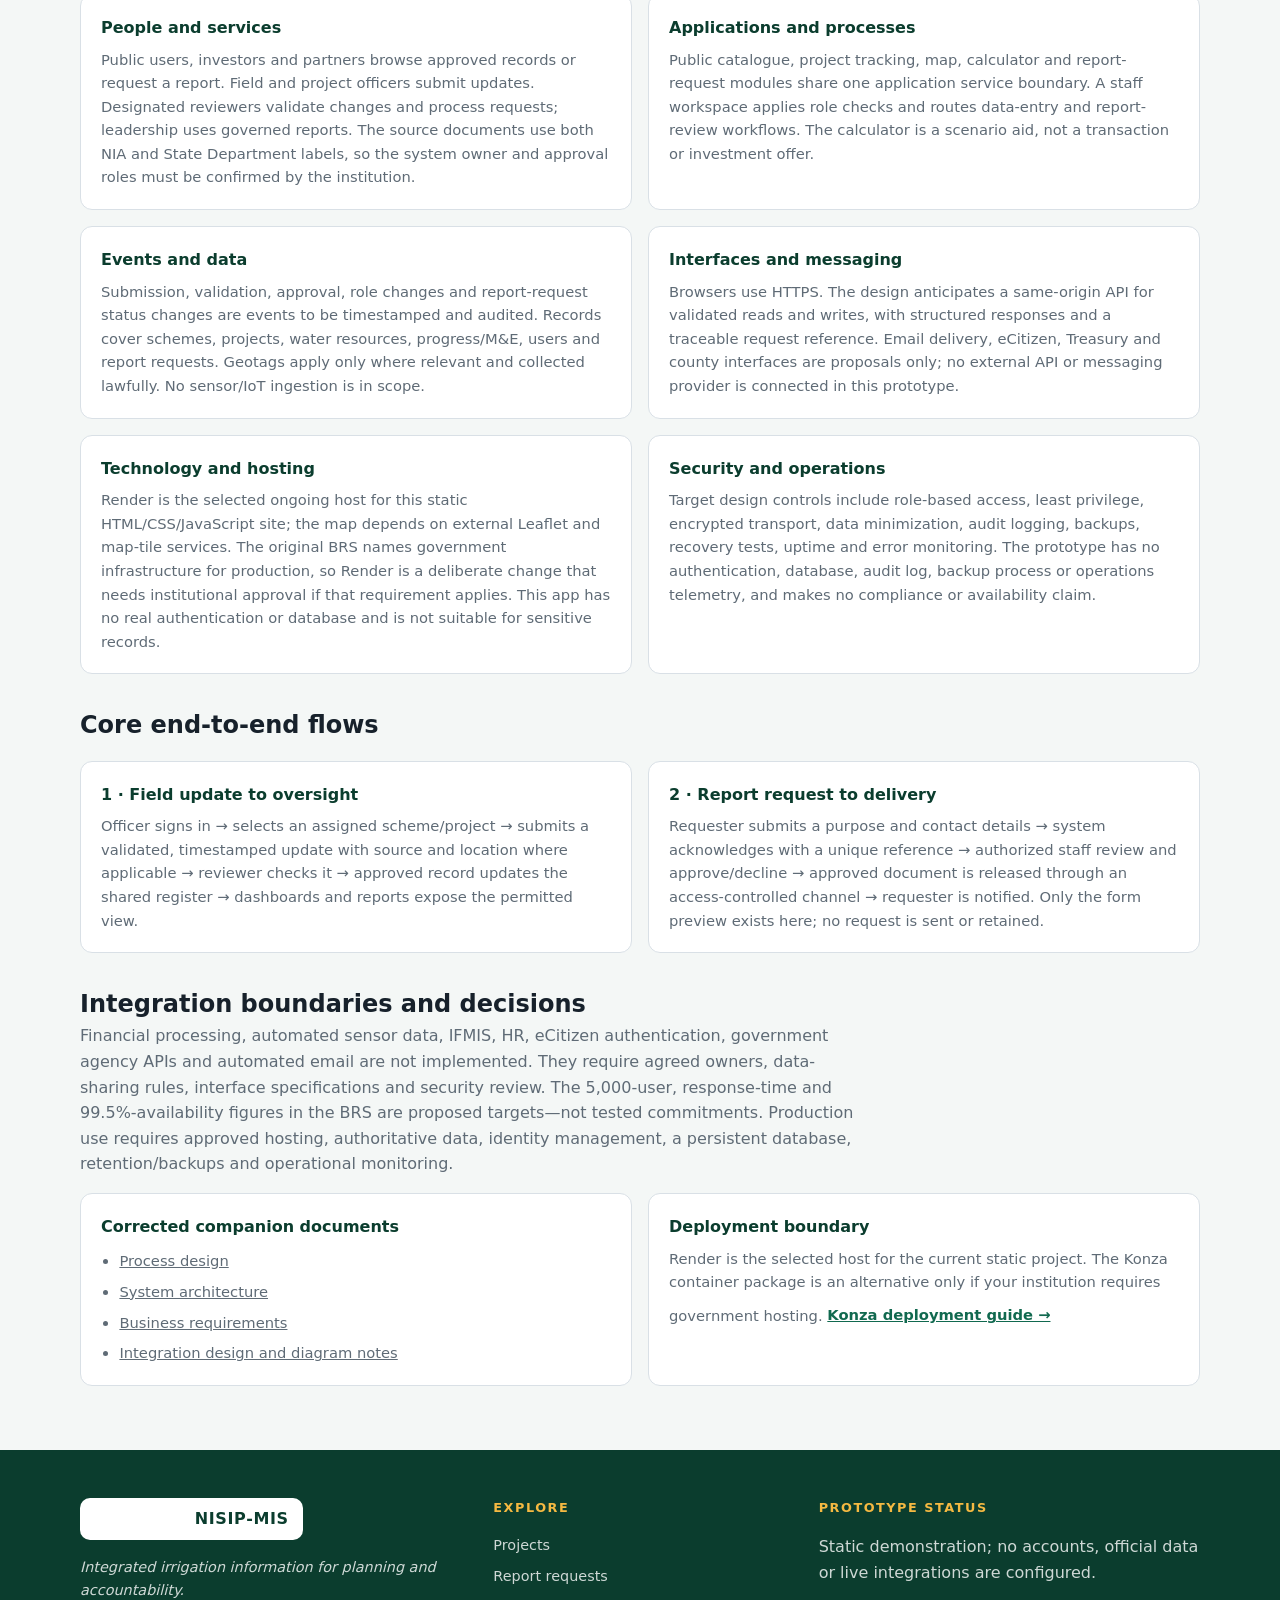
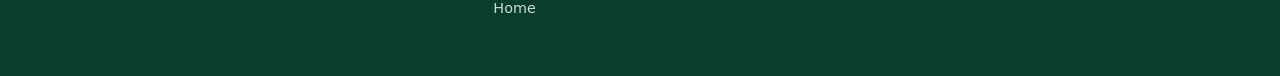
==== commit 3a6a2385: "Refresh cached logo styles across NISIP pages Co-authored-by: Copilot App <223556219+Copilot@users.n" ====
--- a/integrated-design.html
+++ b/integrated-design.html
@@ -5,7 +5,7 @@
   <meta name="viewport" content="width=device-width, initial-scale=1">
   <title>Integrated system design | NISIP-MIS</title>
   <meta name="description" content="Integrated systems design for the National Irrigation Sector Investment Plan Management Information System.">
-  <link rel="stylesheet" href="home.css">
+  <link rel="stylesheet" href="home.css?v=nisip-logo">
   <link rel="stylesheet" href="pages.css">
 </head>
 <body>
--- a/home.css
+++ b/home.css
@@ -230,12 +230,15 @@
 }
 
 @media (max-width: 280px) {
-  .brand-text { display: none; }
+  .header-inner { gap: .25rem; }
+  .brand { gap: .25rem; }
+  .brand img, .footer-brand img { height: 30px; }
+  .brand-text { margin-left: 0; }
+  .brand-text strong { font-size: .7rem; }
 }
 
 @media (prefers-reduced-motion: reduce) { * { transition: none !important; } }
 
-.brand-text strong { font-size: 1.15rem; }
 .footer-brand::after { content: "NISIP-MIS"; color: var(--green-900); font-weight: 700; letter-spacing: .04em; }
 .demo-notice { margin-bottom: 1.25rem; }
 .alert { padding: .85rem 1rem; border: 1px solid #bfe3f0; border-radius: 10px; background: #e8f6fb; color: #0a5c85; font-size: .9rem; }
